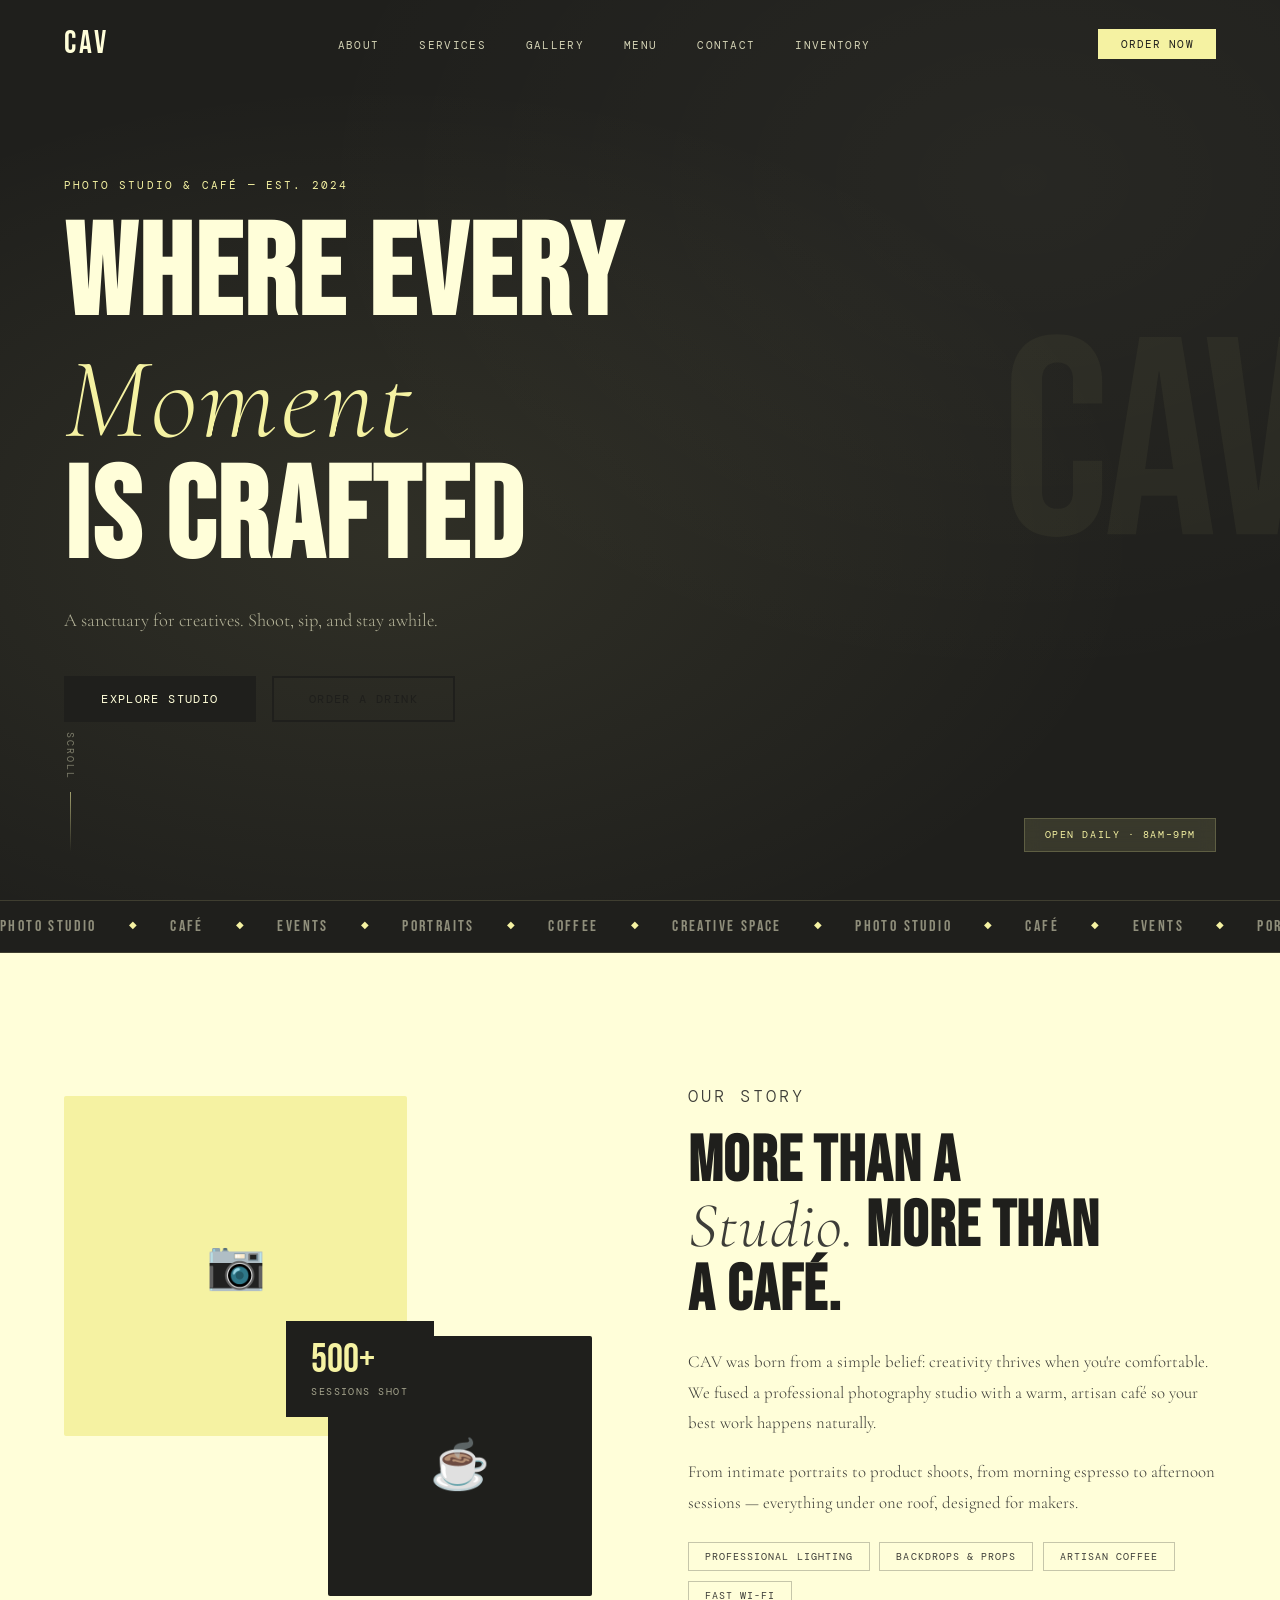
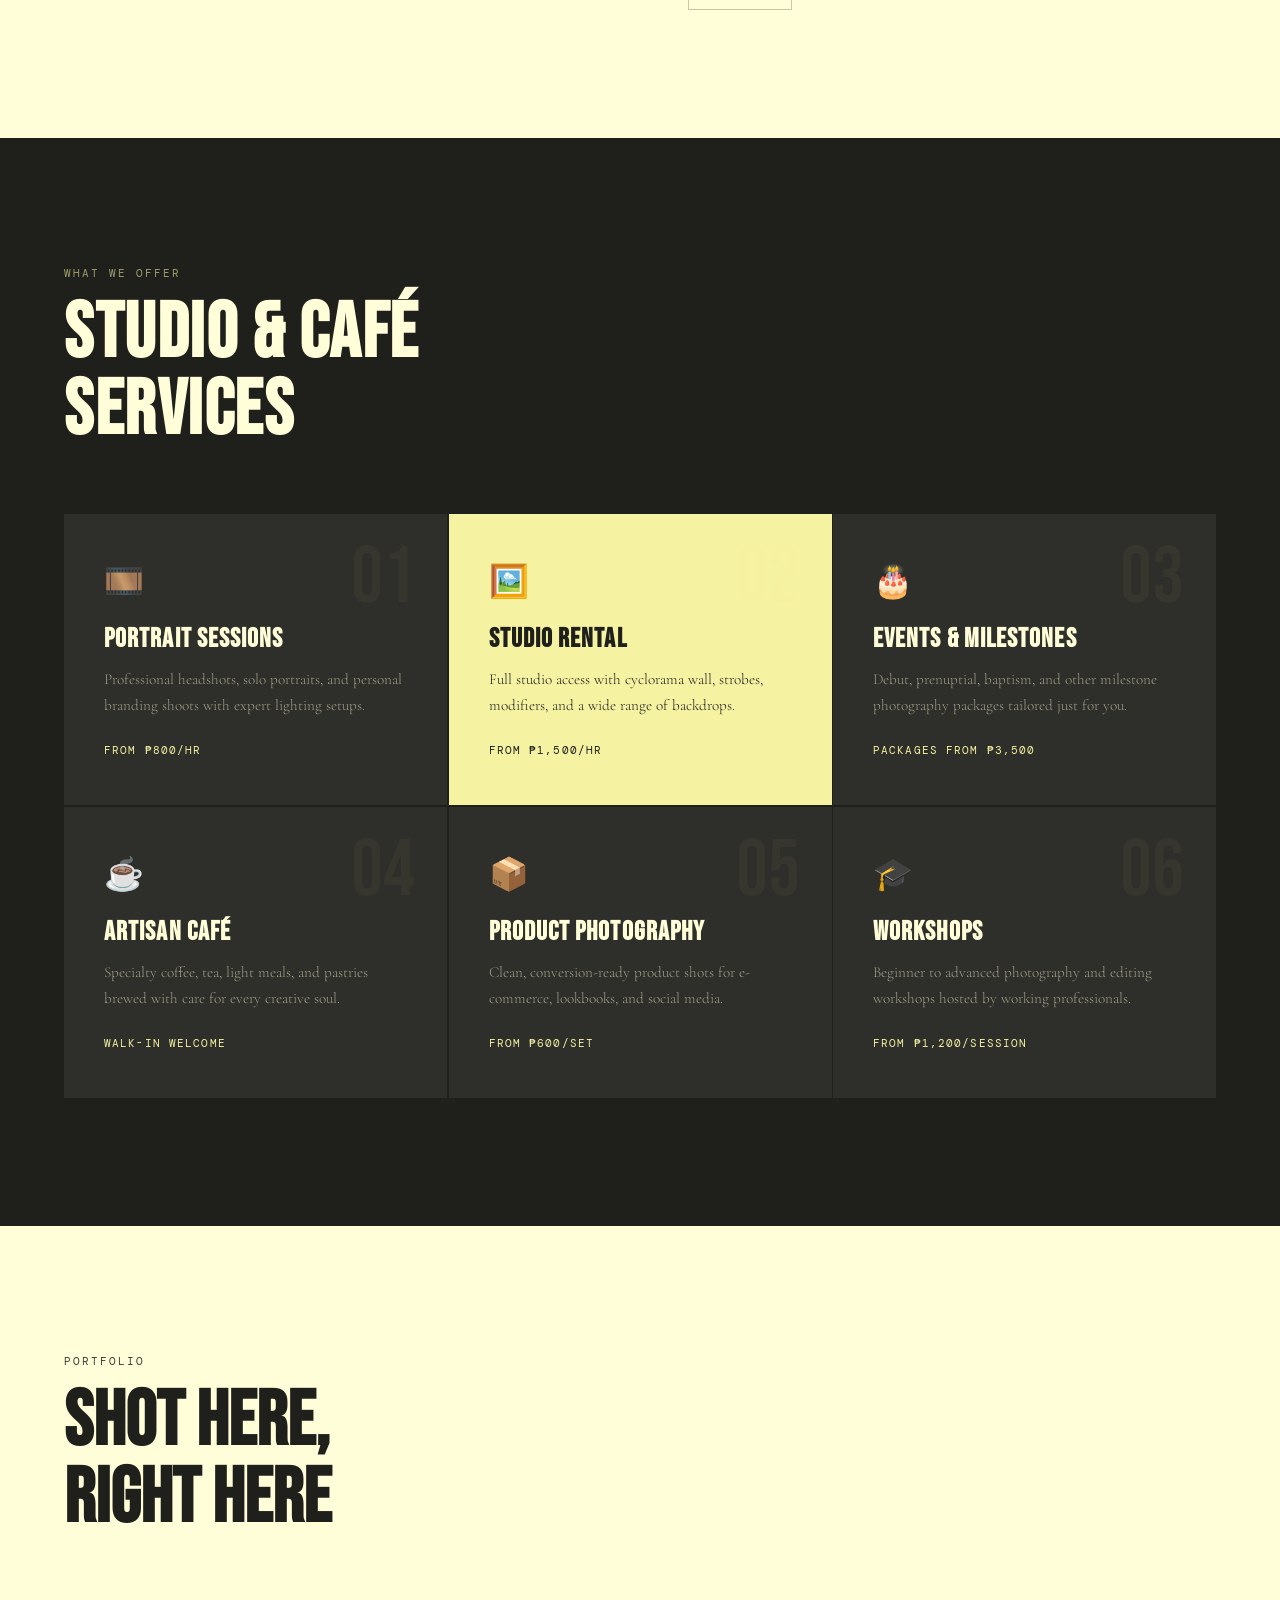
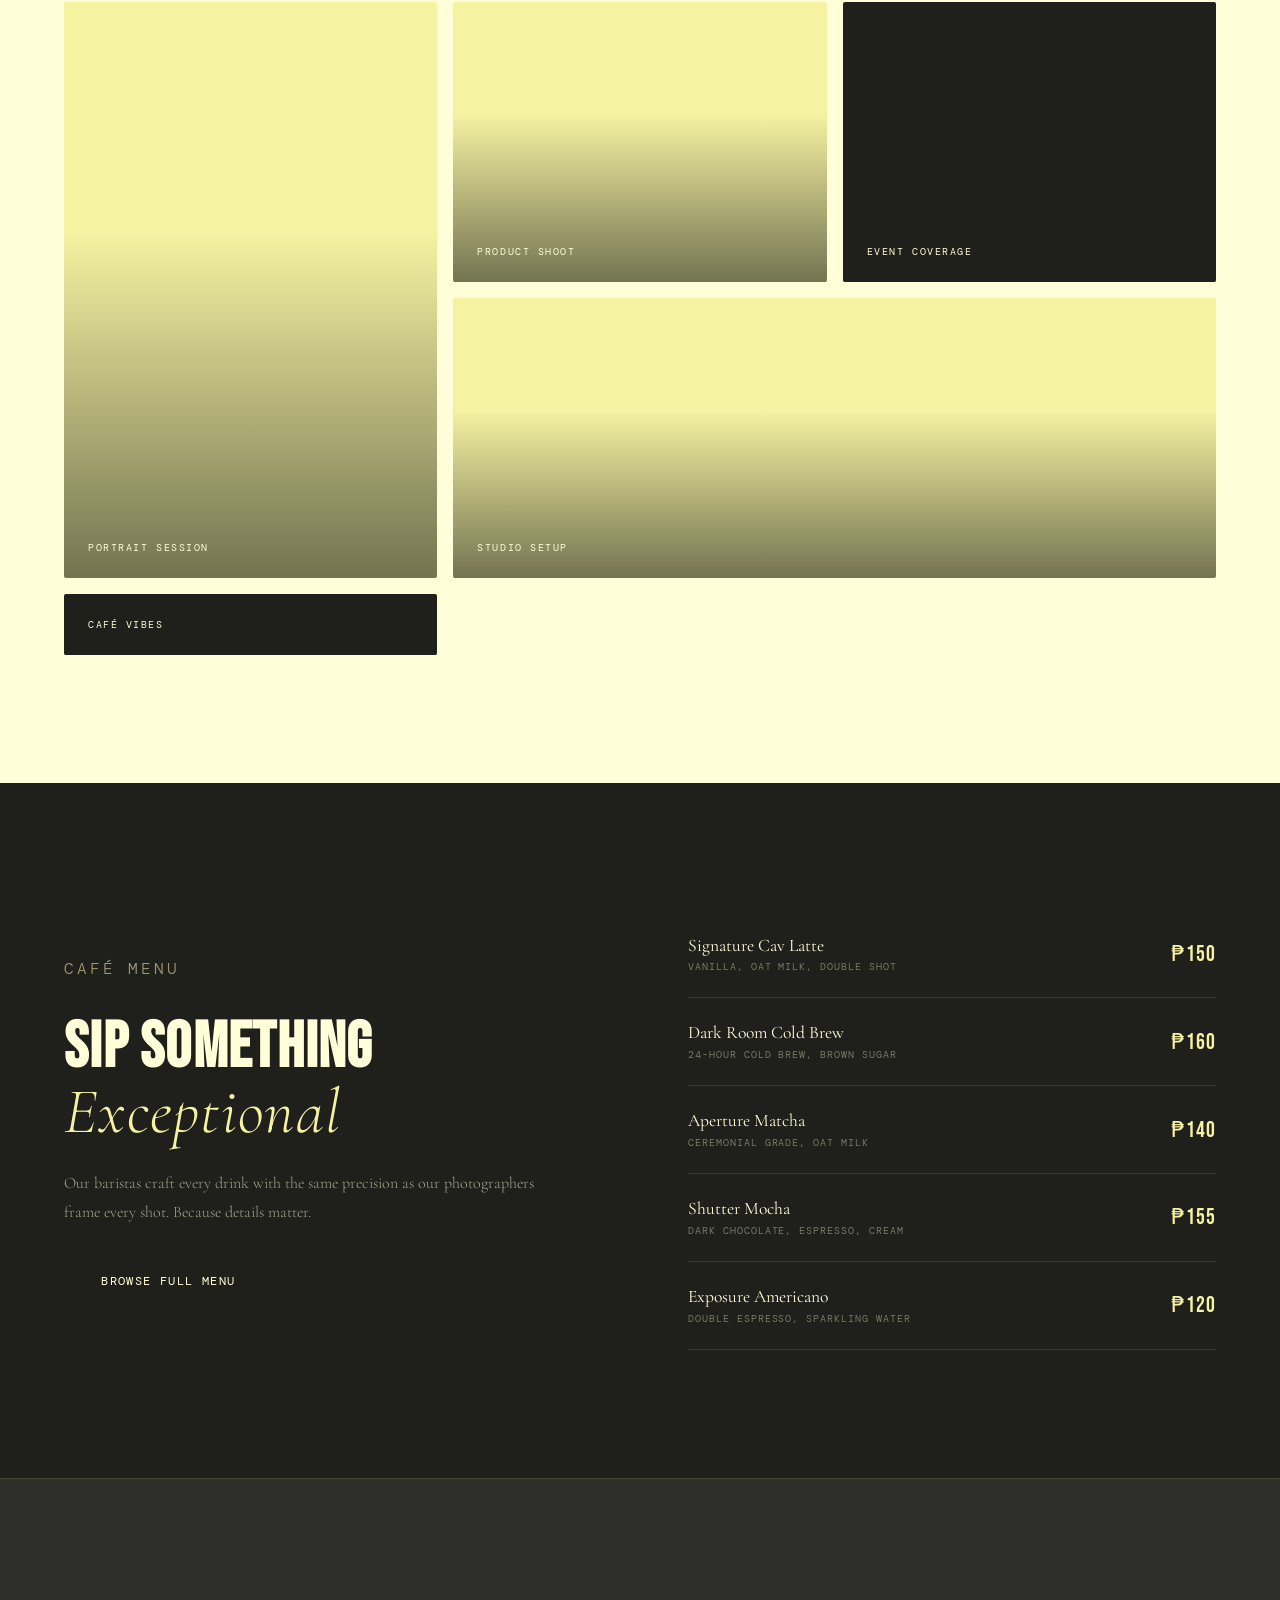
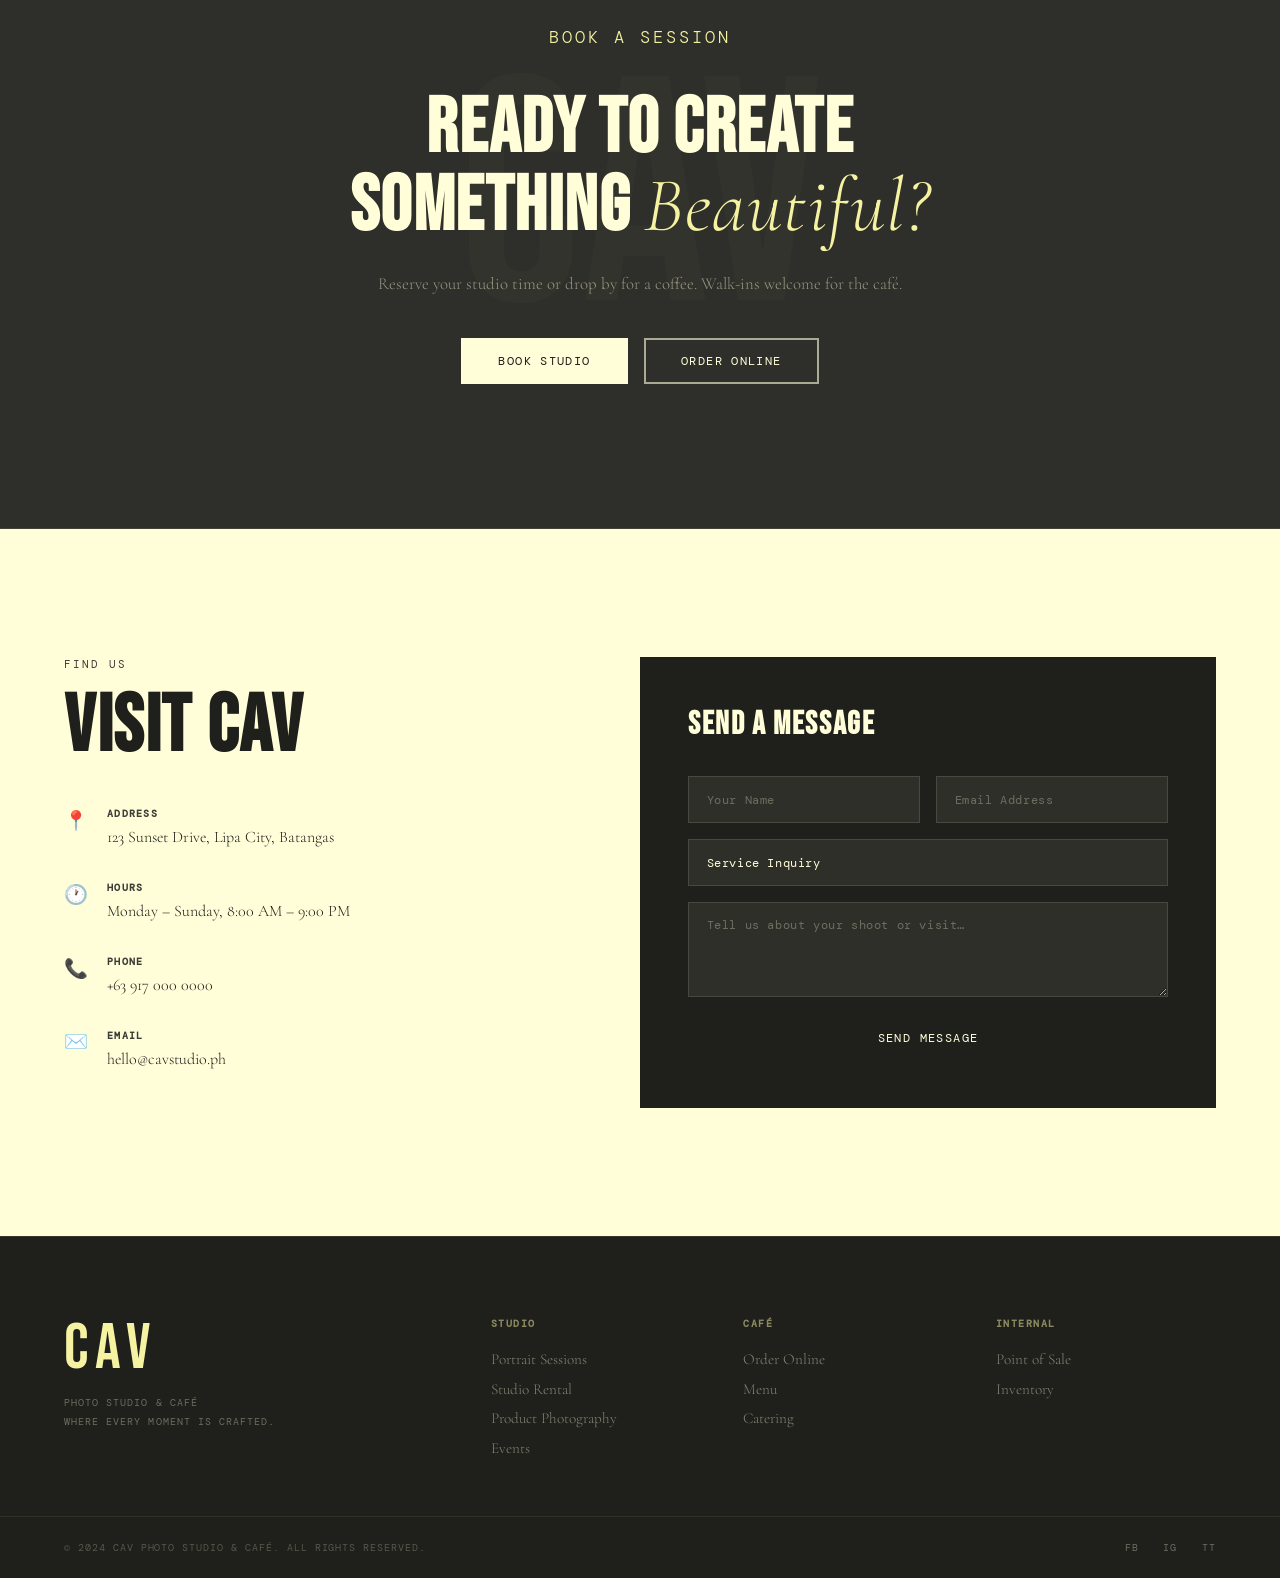
==== index.html @ 63875c4e "fixig path" ====
<!DOCTYPE html>
<html lang="en">
<head>
  <meta charset="UTF-8" />
  <meta name="viewport" content="width=device-width, initial-scale=1.0" />
  <title>CAV — Photo Studio & Café</title>
  <link rel="stylesheet" href="landing_page.css" />
  <link href="https://fonts.googleapis.com/css2?family=Cormorant+Garamond:ital,wght@0,300;0,400;0,600;1,300;1,400&family=DM+Mono:wght@300;400&family=Bebas+Neue&display=swap" rel="stylesheet" />
</head>
<body>

  <!-- NAV -->
  <nav class="nav">
    <div class="nav-logo">CAV</div>
    <ul class="nav-links">
      <li><a href="#about">About</a></li>
      <li><a href="#services">Services</a></li>
      <li><a href="#gallery">Gallery</a></li>
      <li><a href="#menu">Menu</a></li>
      <li><a href="#contact">Contact</a></li>
      <li><a href="Inventory.html">Inventory</a></li>
    </ul>
    <a href="point-of-sale.html" class="nav-cta">Order Now</a>
    <button class="hamburger" id="hamburger">&#9776;</button>
  </nav>

  <!-- MOBILE MENU -->
  <div class="mobile-menu" id="mobileMenu">
    <button class="close-menu" id="closeMenu">✕</button>
    <ul>
      <li><a href="#about">About</a></li>
      <li><a href="#services">Services</a></li>
      <li><a href="#gallery">Gallery</a></li>
      <li><a href="#menu">Menu</a></li>
      <li><a href="#contact">Contact</a></li>
      <li><a href="point-of-sale.html">Order Now</a></li>
    </ul>
  </div>

  <!-- HERO -->
  <section class="hero">
    <div class="hero-bg-text">CAV</div>
    <div class="hero-content">
      <p class="hero-eyebrow">Photo Studio &amp; Café — Est. 2024</p>
      <h1 class="hero-title">Where Every<br/><em>Moment</em><br/>Is Crafted</h1>
      <p class="hero-sub">A sanctuary for creatives. Shoot, sip, and stay awhile.</p>
      <div class="hero-actions">
        <a href="#services" class="btn-primary">Explore Studio</a>
        <a href="point-of-sale.html" class="btn-secondary">Order a Drink</a>
      </div>
    </div>
    <div class="hero-scroll">
      <span>SCROLL</span>
      <div class="scroll-line"></div>
    </div>
    <div class="hero-float-badge">Open Daily · 8AM–9PM</div>
  </section>

  <!-- MARQUEE -->
  <div class="marquee-wrapper">
    <div class="marquee">
      <span>PHOTO STUDIO</span><span class="dot">◆</span>
      <span>CAFÉ</span><span class="dot">◆</span>
      <span>EVENTS</span><span class="dot">◆</span>
      <span>PORTRAITS</span><span class="dot">◆</span>
      <span>COFFEE</span><span class="dot">◆</span>
      <span>CREATIVE SPACE</span><span class="dot">◆</span>
      <span>PHOTO STUDIO</span><span class="dot">◆</span>
      <span>CAFÉ</span><span class="dot">◆</span>
      <span>EVENTS</span><span class="dot">◆</span>
      <span>PORTRAITS</span><span class="dot">◆</span>
      <span>COFFEE</span><span class="dot">◆</span>
      <span>CREATIVE SPACE</span><span class="dot">◆</span>
    </div>
  </div>

  <!-- ABOUT -->
  <section class="about" id="about">
    <div class="about-grid">
      <div class="about-visual">
        <div class="about-img-block img-block-1">
          <div class="img-placeholder">
            <span class="img-icon">📷</span>
          </div>
        </div>
        <div class="about-img-block img-block-2">
          <div class="img-placeholder dark">
            <span class="img-icon">☕</span>
          </div>
        </div>
        <div class="about-stat">
          <div class="stat-num">500+</div>
          <div class="stat-label">Sessions Shot</div>
        </div>
      </div>
      <div class="about-text">
        <p class="section-label">Our Story</p>
        <h2>More Than a<br/><em>Studio.</em> More Than<br/>a Café.</h2>
        <p>CAV was born from a simple belief: creativity thrives when you're comfortable. We fused a professional photography studio with a warm, artisan café so your best work happens naturally.</p>
        <p>From intimate portraits to product shoots, from morning espresso to afternoon sessions — everything under one roof, designed for makers.</p>
        <div class="about-pills">
          <span>Professional Lighting</span>
          <span>Backdrops & Props</span>
          <span>Artisan Coffee</span>
          <span>Fast Wi-Fi</span>
        </div>
      </div>
    </div>
  </section>

  <!-- SERVICES -->
  <section class="services" id="services">
    <div class="services-header">
      <p class="section-label">What We Offer</p>
      <h2>Studio &amp; Café<br/>Services</h2>
    </div>
    <div class="services-grid">
      <div class="service-card" data-num="01">
        <div class="service-icon">🎞️</div>
        <h3>Portrait Sessions</h3>
        <p>Professional headshots, solo portraits, and personal branding shoots with expert lighting setups.</p>
        <div class="service-price">From ₱800/hr</div>
      </div>
      <div class="service-card featured" data-num="02">
        <div class="service-icon">🖼️</div>
        <h3>Studio Rental</h3>
        <p>Full studio access with cyclorama wall, strobes, modifiers, and a wide range of backdrops.</p>
        <div class="service-price">From ₱1,500/hr</div>
      </div>
      <div class="service-card" data-num="03">
        <div class="service-icon">🎂</div>
        <h3>Events & Milestones</h3>
        <p>Debut, prenuptial, baptism, and other milestone photography packages tailored just for you.</p>
        <div class="service-price">Packages from ₱3,500</div>
      </div>
      <div class="service-card" data-num="04">
        <div class="service-icon">☕</div>
        <h3>Artisan Café</h3>
        <p>Specialty coffee, tea, light meals, and pastries brewed with care for every creative soul.</p>
        <div class="service-price">Walk-in Welcome</div>
      </div>
      <div class="service-card" data-num="05">
        <div class="service-icon">📦</div>
        <h3>Product Photography</h3>
        <p>Clean, conversion-ready product shots for e-commerce, lookbooks, and social media.</p>
        <div class="service-price">From ₱600/set</div>
      </div>
      <div class="service-card" data-num="06">
        <div class="service-icon">🎓</div>
        <h3>Workshops</h3>
        <p>Beginner to advanced photography and editing workshops hosted by working professionals.</p>
        <div class="service-price">From ₱1,200/session</div>
      </div>
    </div>
  </section>

  <!-- GALLERY -->
  <section class="gallery" id="gallery">
    <div class="gallery-header">
      <p class="section-label">Portfolio</p>
      <h2>Shot Here,<br/>Right Here</h2>
    </div>
    <div class="gallery-grid">
      <div class="gallery-item tall">
        <div class="gallery-placeholder">
          <span>Portrait Session</span>
        </div>
      </div>
      <div class="gallery-item">
        <div class="gallery-placeholder">
          <span>Product Shoot</span>
        </div>
      </div>
      <div class="gallery-item">
        <div class="gallery-placeholder dark">
          <span>Event Coverage</span>
        </div>
      </div>
      <div class="gallery-item wide">
        <div class="gallery-placeholder">
          <span>Studio Setup</span>
        </div>
      </div>
      <div class="gallery-item">
        <div class="gallery-placeholder dark">
          <span>Café Vibes</span>
        </div>
      </div>
    </div>
  </section>

  <!-- MENU TEASER -->
  <section class="menu-teaser" id="menu">
    <div class="menu-left">
      <p class="section-label">Café Menu</p>
      <h2>Sip Something<br/><em>Exceptional</em></h2>
      <p>Our baristas craft every drink with the same precision as our photographers frame every shot. Because details matter.</p>
      <a href="point-of-sale.html" class="btn-primary">Browse Full Menu</a>
    </div>
    <div class="menu-right">
      <div class="menu-item">
        <div class="menu-item-info">
          <span class="menu-item-name">Signature Cav Latte</span>
          <span class="menu-item-desc">Vanilla, oat milk, double shot</span>
        </div>
        <span class="menu-item-price">₱150</span>
      </div>
      <div class="menu-item">
        <div class="menu-item-info">
          <span class="menu-item-name">Dark Room Cold Brew</span>
          <span class="menu-item-desc">24-hour cold brew, brown sugar</span>
        </div>
        <span class="menu-item-price">₱160</span>
      </div>
      <div class="menu-item">
        <div class="menu-item-info">
          <span class="menu-item-name">Aperture Matcha</span>
          <span class="menu-item-desc">Ceremonial grade, oat milk</span>
        </div>
        <span class="menu-item-price">₱140</span>
      </div>
      <div class="menu-item">
        <div class="menu-item-info">
          <span class="menu-item-name">Shutter Mocha</span>
          <span class="menu-item-desc">Dark chocolate, espresso, cream</span>
        </div>
        <span class="menu-item-price">₱155</span>
      </div>
      <div class="menu-item">
        <div class="menu-item-info">
          <span class="menu-item-name">Exposure Americano</span>
          <span class="menu-item-desc">Double espresso, sparkling water</span>
        </div>
        <span class="menu-item-price">₱120</span>
      </div>
    </div>
  </section>

  <!-- BOOKING CTA -->
  <section class="booking-cta">
    <div class="cta-inner">
      <p class="section-label" style="color:#f5f2a2;">Book a Session</p>
      <h2>Ready to Create<br/>Something <em>Beautiful?</em></h2>
      <p>Reserve your studio time or drop by for a coffee. Walk-ins welcome for the café.</p>
      <div class="cta-actions">
        <a href="#contact" class="btn-primary light">Book Studio</a>
        <a href="point-of-sale.html" class="btn-outline light">Order Online</a>
      </div>
    </div>
    <div class="cta-deco">CAV</div>
  </section>

  <!-- CONTACT -->
  <section class="contact" id="contact">
    <div class="contact-grid">
      <div class="contact-info">
        <p class="section-label">Find Us</p>
        <h2>Visit CAV</h2>
        <div class="contact-details">
          <div class="contact-item">
            <span class="contact-icon">📍</span>
            <div>
              <strong>Address</strong>
              <p>123 Sunset Drive, Lipa City, Batangas</p>
            </div>
          </div>
          <div class="contact-item">
            <span class="contact-icon">🕐</span>
            <div>
              <strong>Hours</strong>
              <p>Monday – Sunday, 8:00 AM – 9:00 PM</p>
            </div>
          </div>
          <div class="contact-item">
            <span class="contact-icon">📞</span>
            <div>
              <strong>Phone</strong>
              <p>+63 917 000 0000</p>
            </div>
          </div>
          <div class="contact-item">
            <span class="contact-icon">✉️</span>
            <div>
              <strong>Email</strong>
              <p>hello@cavstudio.ph</p>
            </div>
          </div>
        </div>
      </div>
      <div class="contact-form">
        <h3>Send a Message</h3>
        <form>
          <div class="form-row">
            <input type="text" placeholder="Your Name" />
            <input type="email" placeholder="Email Address" />
          </div>
          <select>
            <option value="">Service Inquiry</option>
            <option>Portrait Session</option>
            <option>Studio Rental</option>
            <option>Events Package</option>
            <option>Workshop</option>
            <option>General Inquiry</option>
          </select>
          <textarea placeholder="Tell us about your shoot or visit…" rows="4"></textarea>
          <button type="submit" class="btn-primary full-width">Send Message</button>
        </form>
      </div>
    </div>
  </section>

  <!-- FOOTER -->
  <footer class="footer">
    <div class="footer-top">
      <div class="footer-brand">
        <div class="footer-logo">CAV</div>
        <p>Photo Studio &amp; Café<br/>Where every moment is crafted.</p>
      </div>
      <div class="footer-links">
        <div class="footer-col">
          <h4>Studio</h4>
          <ul>
            <li><a href="#">Portrait Sessions</a></li>
            <li><a href="#">Studio Rental</a></li>
            <li><a href="#">Product Photography</a></li>
            <li><a href="#">Events</a></li>
          </ul>
        </div>
        <div class="footer-col">
          <h4>Café</h4>
          <ul>
            <li><a href="point-of-sale.html">Order Online</a></li>
            <li><a href="#">Menu</a></li>
            <li><a href="#">Catering</a></li>
          </ul>
        </div>
        <div class="footer-col">
          <h4>Internal</h4>
          <ul>
            <li><a href="point-of-sale.html">Point of Sale</a></li>
            <li><a href="Inventory.html">Inventory</a></li>
          </ul>
        </div>
      </div>
    </div>
    <div class="footer-bottom">
      <p>&copy; 2024 CAV Photo Studio &amp; Café. All rights reserved.</p>
      <div class="footer-socials">
        <a href="#">FB</a>
        <a href="#">IG</a>
        <a href="#">TT</a>
      </div>
    </div>
  </footer>

  <script>
    // Hamburger menu
    const hamburger = document.getElementById('hamburger');
    const mobileMenu = document.getElementById('mobileMenu');
    const closeMenu = document.getElementById('closeMenu');
    hamburger.addEventListener('click', () => mobileMenu.classList.add('open'));
    closeMenu.addEventListener('click', () => mobileMenu.classList.remove('open'));

    // Navbar scroll effect
    window.addEventListener('scroll', () => {
      const nav = document.querySelector('.nav');
      nav.classList.toggle('scrolled', window.scrollY > 60);
    });

    // Intersection Observer for animations
    const observer = new IntersectionObserver((entries) => {
      entries.forEach(e => {
        if (e.isIntersecting) e.target.classList.add('visible');
      });
    }, { threshold: 0.15 });

    document.querySelectorAll('.service-card, .gallery-item, .menu-item, .about-grid, .contact-grid').forEach(el => {
      observer.observe(el);
    });
  </script>
</body>
</html>
---- landing_page.css ----
/* ============================================================
   CAV PHOTO STUDIO & CAFÉ — LANDING PAGE CSS
   Palette: #fffed9 (cream) | #f5f2a2 (yellow) | #1f1f1c (dark)
   ============================================================ */

@import url('https://fonts.googleapis.com/css2?family=Cormorant+Garamond:ital,wght@0,300;0,400;0,600;1,300;1,400&family=DM+Mono:wght@300;400&family=Bebas+Neue&display=swap');

:root {
  --cream: #fffed9;
  --yellow: #f5f2a2;
  --dark: #1f1f1c;
  --dark-mid: #2e2e2a;
  --dark-light: #3d3d38;
  --font-display: 'Bebas Neue', sans-serif;
  --font-serif: 'Cormorant Garamond', serif;
  --font-mono: 'DM Mono', monospace;
  --transition: all 0.4s cubic-bezier(0.25, 0.46, 0.45, 0.94);
}

*, *::before, *::after { margin: 0; padding: 0; box-sizing: border-box; }

html { scroll-behavior: smooth; font-size: 16px; }

body {
  background: var(--cream);
  color: var(--dark);
  font-family: var(--font-serif);
  overflow-x: hidden;
}

/* ── SCROLLBAR ───────────────────────────── */
::-webkit-scrollbar { width: 6px; }
::-webkit-scrollbar-track { background: var(--cream); }
::-webkit-scrollbar-thumb { background: var(--dark); border-radius: 3px; }

/* ── REUSABLE ────────────────────────────── */
.section-label {
  font-family: var(--font-mono);
  font-size: 0.7rem;
  letter-spacing: 0.18em;
  text-transform: uppercase;
  color: var(--dark-light);
  margin-bottom: 1rem;
  display: block;
}

.btn-primary {
  display: inline-block;
  padding: 0.85rem 2.2rem;
  background: var(--dark);
  color: var(--cream);
  font-family: var(--font-mono);
  font-size: 0.72rem;
  letter-spacing: 0.12em;
  text-transform: uppercase;
  text-decoration: none;
  border: 2px solid var(--dark);
  transition: var(--transition);
  cursor: pointer;
}
.btn-primary:hover { background: transparent; color: var(--dark); }
.btn-primary.light { background: var(--cream); color: var(--dark); border-color: var(--cream); }
.btn-primary.light:hover { background: transparent; color: var(--cream); }
.btn-primary.full-width { width: 100%; text-align: center; border: none; }

.btn-secondary {
  display: inline-block;
  padding: 0.85rem 2.2rem;
  background: transparent;
  color: var(--dark);
  font-family: var(--font-mono);
  font-size: 0.72rem;
  letter-spacing: 0.12em;
  text-transform: uppercase;
  text-decoration: none;
  border: 2px solid var(--dark);
  transition: var(--transition);
}
.btn-secondary:hover { background: var(--dark); color: var(--cream); }

.btn-outline {
  display: inline-block;
  padding: 0.85rem 2.2rem;
  background: transparent;
  color: var(--cream);
  font-family: var(--font-mono);
  font-size: 0.72rem;
  letter-spacing: 0.12em;
  text-transform: uppercase;
  text-decoration: none;
  border: 2px solid rgba(255,254,217,0.5);
  transition: var(--transition);
}
.btn-outline:hover { background: var(--cream); color: var(--dark); border-color: var(--cream); }
.btn-outline.light { color: var(--cream); border-color: rgba(255,254,217,0.6); }

/* ── NAV ─────────────────────────────────── */
.nav {
  position: fixed;
  top: 0; left: 0; right: 0;
  z-index: 1000;
  display: flex;
  align-items: center;
  justify-content: space-between;
  padding: 1.5rem 4rem;
  transition: var(--transition);
}
.nav.scrolled {
  background: rgba(31,31,28,0.96);
  padding: 1rem 4rem;
  backdrop-filter: blur(12px);
}
.nav-logo {
  font-family: var(--font-display);
  font-size: 2rem;
  color: var(--cream);
  letter-spacing: 0.1em;
  text-shadow: 0 0 0 transparent;
}
.nav.scrolled .nav-logo { color: var(--yellow); }

.nav-links {
  display: flex;
  list-style: none;
  gap: 2.5rem;
}
.nav-links a {
  font-family: var(--font-mono);
  font-size: 0.68rem;
  letter-spacing: 0.12em;
  text-transform: uppercase;
  color: rgba(255,254,217,0.8);
  text-decoration: none;
  transition: color 0.2s;
}
.nav-links a:hover { color: var(--yellow); }

.nav-cta {
  font-family: var(--font-mono);
  font-size: 0.68rem;
  letter-spacing: 0.1em;
  text-transform: uppercase;
  color: var(--dark);
  background: var(--yellow);
  padding: 0.5rem 1.4rem;
  text-decoration: none;
  transition: var(--transition);
}
.nav-cta:hover { background: var(--cream); }

.hamburger {
  display: none;
  background: none;
  border: none;
  color: var(--cream);
  font-size: 1.5rem;
  cursor: pointer;
}

/* Mobile menu */
.mobile-menu {
  position: fixed;
  inset: 0;
  background: var(--dark);
  z-index: 1100;
  display: flex;
  flex-direction: column;
  align-items: center;
  justify-content: center;
  transform: translateX(100%);
  transition: transform 0.4s cubic-bezier(0.77, 0, 0.175, 1);
}
.mobile-menu.open { transform: translateX(0); }
.mobile-menu ul { list-style: none; text-align: center; }
.mobile-menu li { margin: 1.2rem 0; }
.mobile-menu a {
  font-family: var(--font-display);
  font-size: 3rem;
  color: var(--cream);
  text-decoration: none;
  letter-spacing: 0.05em;
  transition: color 0.2s;
}
.mobile-menu a:hover { color: var(--yellow); }
.close-menu {
  position: absolute;
  top: 2rem; right: 2rem;
  background: none;
  border: none;
  color: var(--cream);
  font-size: 1.5rem;
  cursor: pointer;
}

/* ── HERO ────────────────────────────────── */
.hero {
  position: relative;
  min-height: 100vh;
  background: var(--dark);
  display: flex;
  align-items: center;
  overflow: hidden;
}

.hero::before {
  content: '';
  position: absolute;
  inset: 0;
  background: radial-gradient(ellipse at 30% 60%, rgba(245,242,162,0.08) 0%, transparent 60%),
              radial-gradient(ellipse at 80% 20%, rgba(255,254,217,0.04) 0%, transparent 50%);
}

.hero-bg-text {
  position: absolute;
  font-family: var(--font-display);
  font-size: clamp(18vw, 22vw, 28rem);
  color: rgba(245,242,162,0.04);
  right: -2vw;
  top: 50%;
  transform: translateY(-50%);
  line-height: 1;
  pointer-events: none;
  user-select: none;
  letter-spacing: -0.02em;
}

.hero-content {
  position: relative;
  z-index: 2;
  padding: 0 4rem;
  max-width: 700px;
  animation: heroIn 1.2s cubic-bezier(0.25, 0.46, 0.45, 0.94) forwards;
}

@keyframes heroIn {
  from { opacity: 0; transform: translateY(40px); }
  to { opacity: 1; transform: translateY(0); }
}

.hero-eyebrow {
  font-family: var(--font-mono);
  font-size: 0.68rem;
  letter-spacing: 0.2em;
  color: var(--yellow);
  text-transform: uppercase;
  margin-bottom: 1.5rem;
}

.hero-title {
  font-family: var(--font-display);
  font-size: clamp(5rem, 10vw, 9rem);
  color: var(--cream);
  line-height: 0.95;
  letter-spacing: 0.02em;
  margin-bottom: 1.5rem;
}
.hero-title em {
  font-family: var(--font-serif);
  font-style: italic;
  font-weight: 300;
  color: var(--yellow);
  font-size: 0.9em;
}

.hero-sub {
  font-size: 1.15rem;
  color: rgba(255,254,217,0.65);
  margin-bottom: 2.5rem;
  font-weight: 300;
  line-height: 1.7;
}

.hero-actions {
  display: flex;
  gap: 1rem;
  flex-wrap: wrap;
}

.hero-scroll {
  position: absolute;
  bottom: 3rem;
  left: 4rem;
  display: flex;
  flex-direction: column;
  align-items: center;
  gap: 0.8rem;
  z-index: 2;
}
.hero-scroll span {
  font-family: var(--font-mono);
  font-size: 0.6rem;
  letter-spacing: 0.2em;
  color: rgba(255,254,217,0.4);
  writing-mode: vertical-rl;
}
.scroll-line {
  width: 1px;
  height: 60px;
  background: linear-gradient(to bottom, rgba(245,242,162,0.6), transparent);
  animation: scrollPulse 2s ease-in-out infinite;
}
@keyframes scrollPulse {
  0%, 100% { opacity: 0.4; transform: scaleY(1); }
  50% { opacity: 1; transform: scaleY(1.2); }
}

.hero-float-badge {
  position: absolute;
  bottom: 3rem;
  right: 4rem;
  background: rgba(245,242,162,0.12);
  border: 1px solid rgba(245,242,162,0.2);
  color: var(--yellow);
  font-family: var(--font-mono);
  font-size: 0.65rem;
  letter-spacing: 0.15em;
  text-transform: uppercase;
  padding: 0.6rem 1.2rem;
  backdrop-filter: blur(8px);
  z-index: 2;
}

/* ── MARQUEE ─────────────────────────────── */
.marquee-wrapper {
  background: var(--dark);
  border-top: 1px solid rgba(245,242,162,0.15);
  border-bottom: 1px solid rgba(245,242,162,0.15);
  overflow: hidden;
  padding: 1rem 0;
}
.marquee {
  display: flex;
  gap: 2rem;
  white-space: nowrap;
  animation: marqueeScroll 25s linear infinite;
  width: max-content;
}
.marquee span {
  font-family: var(--font-display);
  font-size: 1rem;
  letter-spacing: 0.15em;
  color: rgba(255,254,217,0.5);
}
.marquee .dot { color: var(--yellow); font-size: 0.6rem; line-height: 1rem; }

@keyframes marqueeScroll {
  0% { transform: translateX(0); }
  100% { transform: translateX(-50%); }
}

/* ── ABOUT ───────────────────────────────── */
.about {
  padding: 8rem 4rem;
  background: var(--cream);
}
.about-grid {
  display: grid;
  grid-template-columns: 1fr 1fr;
  gap: 6rem;
  align-items: center;
  max-width: 1300px;
  margin: 0 auto;
  opacity: 0;
  transform: translateY(30px);
  transition: opacity 0.7s ease, transform 0.7s ease;
}
.about-grid.visible { opacity: 1; transform: translateY(0); }

.about-visual { position: relative; height: 500px; }
.about-img-block {
  position: absolute;
  border-radius: 2px;
}
.img-block-1 {
  width: 65%;
  height: 340px;
  top: 0; left: 0;
}
.img-block-2 {
  width: 50%;
  height: 260px;
  bottom: 0; right: 0;
  z-index: 2;
}

.img-placeholder {
  width: 100%;
  height: 100%;
  background: var(--yellow);
  display: flex;
  align-items: center;
  justify-content: center;
  border-radius: 2px;
}
.img-placeholder.dark { background: var(--dark); }
.img-icon { font-size: 3rem; }

.about-stat {
  position: absolute;
  top: 45%;
  right: 30%;
  background: var(--dark);
  color: var(--cream);
  padding: 1.2rem 1.6rem;
  z-index: 3;
}
.stat-num {
  font-family: var(--font-display);
  font-size: 2.5rem;
  color: var(--yellow);
  line-height: 1;
}
.stat-label {
  font-family: var(--font-mono);
  font-size: 0.6rem;
  letter-spacing: 0.15em;
  color: rgba(255,254,217,0.6);
  text-transform: uppercase;
  margin-top: 0.3rem;
}

.about-text h2 {
  font-family: var(--font-display);
  font-size: clamp(3rem, 5vw, 5rem);
  line-height: 1;
  letter-spacing: 0.02em;
  color: var(--dark);
  margin-bottom: 1.5rem;
}
.about-text h2 em {
  font-family: var(--font-serif);
  font-style: italic;
  font-weight: 300;
  color: var(--dark-light);
}

.about-text p {
  font-size: 1.05rem;
  line-height: 1.8;
  color: var(--dark-light);
  margin-bottom: 1.2rem;
  font-weight: 300;
}

.about-pills {
  display: flex;
  flex-wrap: wrap;
  gap: 0.6rem;
  margin-top: 1.5rem;
}
.about-pills span {
  font-family: var(--font-mono);
  font-size: 0.65rem;
  letter-spacing: 0.1em;
  text-transform: uppercase;
  padding: 0.45rem 1rem;
  border: 1px solid rgba(31,31,28,0.25);
  color: var(--dark-light);
}

/* ── SERVICES ────────────────────────────── */
.services {
  padding: 8rem 4rem;
  background: var(--dark);
}
.services-header {
  max-width: 1300px;
  margin: 0 auto 4rem;
  display: flex;
  flex-direction: column;
}
.services-header h2 {
  font-family: var(--font-display);
  font-size: clamp(3.5rem, 6vw, 6rem);
  color: var(--cream);
  line-height: 1;
  letter-spacing: 0.02em;
}
.services-header .section-label { color: rgba(245,242,162,0.6); }

.services-grid {
  max-width: 1300px;
  margin: 0 auto;
  display: grid;
  grid-template-columns: repeat(3, 1fr);
  gap: 1.5px;
}

.service-card {
  background: var(--dark-mid);
  padding: 3rem 2.5rem;
  position: relative;
  overflow: hidden;
  cursor: pointer;
  transition: var(--transition);
  opacity: 0;
  transform: translateY(20px);
  transition: opacity 0.5s ease, transform 0.5s ease, background 0.3s ease;
}
.service-card.visible { opacity: 1; transform: translateY(0); }
.service-card:nth-child(2) { transition-delay: 0.1s; }
.service-card:nth-child(3) { transition-delay: 0.2s; }
.service-card:nth-child(4) { transition-delay: 0.1s; }
.service-card:nth-child(5) { transition-delay: 0.2s; }
.service-card:nth-child(6) { transition-delay: 0.3s; }

.service-card::before {
  content: attr(data-num);
  position: absolute;
  top: 1.5rem; right: 2rem;
  font-family: var(--font-display);
  font-size: 5rem;
  color: rgba(245,242,162,0.04);
  line-height: 1;
  pointer-events: none;
}

.service-card:hover { background: var(--dark-light); }
.service-card.featured { background: var(--yellow); }
.service-card.featured:hover { background: var(--f5f2a2); filter: brightness(1.05); }
.service-card.featured h3,
.service-card.featured p,
.service-card.featured .service-price { color: var(--dark); }
.service-card.featured .service-icon { filter: none; }

.service-icon { font-size: 2rem; margin-bottom: 1.5rem; display: block; }

.service-card h3 {
  font-family: var(--font-display);
  font-size: 1.7rem;
  color: var(--cream);
  letter-spacing: 0.04em;
  margin-bottom: 0.8rem;
  line-height: 1.1;
}

.service-card p {
  font-size: 0.95rem;
  line-height: 1.7;
  color: rgba(255,254,217,0.55);
  font-weight: 300;
  margin-bottom: 1.5rem;
}

.service-price {
  font-family: var(--font-mono);
  font-size: 0.7rem;
  letter-spacing: 0.1em;
  color: var(--yellow);
  text-transform: uppercase;
}

/* ── GALLERY ─────────────────────────────── */
.gallery {
  padding: 8rem 4rem;
  background: var(--cream);
}
.gallery-header {
  max-width: 1300px;
  margin: 0 auto 4rem;
}
.gallery-header h2 {
  font-family: var(--font-display);
  font-size: clamp(3.5rem, 6vw, 6rem);
  color: var(--dark);
  line-height: 1;
}

.gallery-grid {
  max-width: 1300px;
  margin: 0 auto;
  display: grid;
  grid-template-columns: repeat(3, 1fr);
  grid-template-rows: 280px 280px;
  gap: 1rem;
}

.gallery-item {
  overflow: hidden;
  border-radius: 2px;
  opacity: 0;
  transform: scale(0.97);
  transition: opacity 0.6s ease, transform 0.6s ease;
}
.gallery-item.visible { opacity: 1; transform: scale(1); }
.gallery-item:nth-child(2) { transition-delay: 0.1s; }
.gallery-item:nth-child(3) { transition-delay: 0.2s; }
.gallery-item:nth-child(4) { transition-delay: 0.1s; }
.gallery-item:nth-child(5) { transition-delay: 0.2s; }

.gallery-item.tall { grid-row: span 2; }
.gallery-item.wide { grid-column: span 2; }

.gallery-placeholder {
  width: 100%;
  height: 100%;
  background: var(--yellow);
  display: flex;
  align-items: flex-end;
  padding: 1.5rem;
  position: relative;
  overflow: hidden;
  transition: transform 0.5s ease;
}
.gallery-item:hover .gallery-placeholder { transform: scale(1.03); }
.gallery-placeholder.dark { background: var(--dark); }
.gallery-placeholder::before {
  content: '';
  position: absolute;
  inset: 0;
  background: linear-gradient(to top, rgba(31,31,28,0.6), transparent 60%);
}
.gallery-placeholder span {
  position: relative;
  font-family: var(--font-mono);
  font-size: 0.65rem;
  letter-spacing: 0.15em;
  text-transform: uppercase;
  color: var(--cream);
  z-index: 1;
}

/* ── MENU TEASER ─────────────────────────── */
.menu-teaser {
  padding: 8rem 4rem;
  background: var(--dark);
  display: grid;
  grid-template-columns: 1fr 1fr;
  gap: 6rem;
  align-items: center;
  max-width: 100%;
}

.menu-left { max-width: 500px; }
.menu-left .section-label { color: rgba(245,242,162,0.6); }
.menu-left h2 {
  font-family: var(--font-display);
  font-size: clamp(3rem, 5vw, 5rem);
  color: var(--cream);
  line-height: 1;
  letter-spacing: 0.02em;
  margin-bottom: 1.5rem;
}
.menu-left h2 em {
  font-family: var(--font-serif);
  font-style: italic;
  font-weight: 300;
  color: var(--yellow);
}
.menu-left p {
  font-size: 1rem;
  line-height: 1.8;
  color: rgba(255,254,217,0.6);
  margin-bottom: 2rem;
  font-weight: 300;
}

.menu-right { max-width: 550px; }
.menu-item {
  display: flex;
  justify-content: space-between;
  align-items: center;
  padding: 1.5rem 0;
  border-bottom: 1px solid rgba(245,242,162,0.12);
  opacity: 0;
  transform: translateX(20px);
  transition: opacity 0.5s ease, transform 0.5s ease;
}
.menu-item.visible { opacity: 1; transform: translateX(0); }
.menu-item:nth-child(2) { transition-delay: 0.1s; }
.menu-item:nth-child(3) { transition-delay: 0.2s; }
.menu-item:nth-child(4) { transition-delay: 0.3s; }
.menu-item:nth-child(5) { transition-delay: 0.4s; }

.menu-item-info { display: flex; flex-direction: column; gap: 0.3rem; }
.menu-item-name {
  font-family: var(--font-serif);
  font-size: 1.1rem;
  color: var(--cream);
  font-weight: 400;
}
.menu-item-desc {
  font-family: var(--font-mono);
  font-size: 0.6rem;
  letter-spacing: 0.1em;
  color: rgba(255,254,217,0.4);
  text-transform: uppercase;
}
.menu-item-price {
  font-family: var(--font-display);
  font-size: 1.4rem;
  color: var(--yellow);
  letter-spacing: 0.05em;
}

/* ── BOOKING CTA ─────────────────────────── */
.booking-cta {
  position: relative;
  background: var(--dark-mid);
  padding: 9rem 4rem;
  overflow: hidden;
  text-align: center;
  border-top: 1px solid rgba(245,242,162,0.1);
  border-bottom: 1px solid rgba(245,242,162,0.1);
}

.cta-deco {
  position: absolute;
  top: 50%;
  left: 50%;
  transform: translate(-50%, -50%);
  font-family: var(--font-display);
  font-size: clamp(20vw, 25vw, 35rem);
  color: rgba(245,242,162,0.025);
  pointer-events: none;
  user-select: none;
  white-space: nowrap;
  line-height: 1;
}

.cta-inner {
  position: relative;
  z-index: 2;
  max-width: 700px;
  margin: 0 auto;
}
.cta-inner h2 {
  font-family: var(--font-display);
  font-size: clamp(3.5rem, 6vw, 6rem);
  color: var(--cream);
  line-height: 1;
  letter-spacing: 0.02em;
  margin-bottom: 1.5rem;
}
.cta-inner h2 em {
  font-family: var(--font-serif);
  font-style: italic;
  font-weight: 300;
  color: var(--yellow);
}
.cta-inner p {
  font-size: 1.05rem;
  line-height: 1.7;
  color: rgba(255,254,217,0.5);
  margin-bottom: 2.5rem;
  font-weight: 300;
}
.cta-actions { display: flex; gap: 1rem; justify-content: center; flex-wrap: wrap; }

/* ── CONTACT ─────────────────────────────── */
.contact {
  padding: 8rem 4rem;
  background: var(--cream);
}
.contact-grid {
  max-width: 1300px;
  margin: 0 auto;
  display: grid;
  grid-template-columns: 1fr 1.2fr;
  gap: 6rem;
  align-items: start;
  opacity: 0;
  transform: translateY(30px);
  transition: opacity 0.7s ease, transform 0.7s ease;
}
.contact-grid.visible { opacity: 1; transform: translateY(0); }

.contact-info h2 {
  font-family: var(--font-display);
  font-size: 5rem;
  color: var(--dark);
  line-height: 1;
  letter-spacing: 0.02em;
  margin-bottom: 2.5rem;
}

.contact-details { display: flex; flex-direction: column; gap: 2rem; }
.contact-item {
  display: flex;
  gap: 1.2rem;
  align-items: flex-start;
}
.contact-icon { font-size: 1.2rem; margin-top: 0.1rem; }
.contact-item strong {
  display: block;
  font-family: var(--font-mono);
  font-size: 0.65rem;
  letter-spacing: 0.12em;
  text-transform: uppercase;
  color: var(--dark-light);
  margin-bottom: 0.3rem;
}
.contact-item p {
  font-size: 1rem;
  color: var(--dark);
  font-weight: 300;
  line-height: 1.5;
}

.contact-form { background: var(--dark); padding: 3rem; }
.contact-form h3 {
  font-family: var(--font-display);
  font-size: 2rem;
  color: var(--cream);
  letter-spacing: 0.05em;
  margin-bottom: 2rem;
}
.contact-form input,
.contact-form select,
.contact-form textarea {
  width: 100%;
  background: rgba(255,254,217,0.07);
  border: 1px solid rgba(255,254,217,0.12);
  color: var(--cream);
  padding: 0.9rem 1.1rem;
  font-family: var(--font-mono);
  font-size: 0.75rem;
  letter-spacing: 0.05em;
  margin-bottom: 1rem;
  outline: none;
  transition: border-color 0.2s;
  -webkit-appearance: none;
}
.contact-form input:focus,
.contact-form select:focus,
.contact-form textarea:focus {
  border-color: rgba(245,242,162,0.5);
}
.contact-form input::placeholder,
.contact-form textarea::placeholder { color: rgba(255,254,217,0.3); }
.contact-form select option { background: var(--dark); color: var(--cream); }
.contact-form textarea { resize: vertical; font-family: var(--font-mono); }
.form-row { display: grid; grid-template-columns: 1fr 1fr; gap: 1rem; }

/* ── FOOTER ──────────────────────────────── */
.footer {
  background: var(--dark);
  border-top: 1px solid rgba(245,242,162,0.1);
}
.footer-top {
  max-width: 1300px;
  margin: 0 auto;
  padding: 5rem 4rem 3rem;
  display: grid;
  grid-template-columns: 1fr 2fr;
  gap: 4rem;
}
.footer-logo {
  font-family: var(--font-display);
  font-size: 4rem;
  color: var(--yellow);
  letter-spacing: 0.1em;
  line-height: 1;
  margin-bottom: 0.8rem;
}
.footer-brand p {
  font-family: var(--font-mono);
  font-size: 0.65rem;
  letter-spacing: 0.1em;
  color: rgba(255,254,217,0.35);
  line-height: 1.8;
  text-transform: uppercase;
}
.footer-links {
  display: grid;
  grid-template-columns: repeat(3, 1fr);
  gap: 2rem;
}
.footer-col h4 {
  font-family: var(--font-mono);
  font-size: 0.65rem;
  letter-spacing: 0.15em;
  color: rgba(245,242,162,0.5);
  text-transform: uppercase;
  margin-bottom: 1.2rem;
}
.footer-col ul { list-style: none; }
.footer-col li { margin-bottom: 0.6rem; }
.footer-col a {
  font-family: var(--font-serif);
  font-size: 0.95rem;
  color: rgba(255,254,217,0.45);
  text-decoration: none;
  transition: color 0.2s;
  font-weight: 300;
}
.footer-col a:hover { color: var(--cream); }

.footer-bottom {
  max-width: 1300px;
  margin: 0 auto;
  padding: 1.5rem 4rem;
  border-top: 1px solid rgba(245,242,162,0.08);
  display: flex;
  justify-content: space-between;
  align-items: center;
}
.footer-bottom p {
  font-family: var(--font-mono);
  font-size: 0.6rem;
  letter-spacing: 0.1em;
  color: rgba(255,254,217,0.25);
  text-transform: uppercase;
}
.footer-socials { display: flex; gap: 1.5rem; }
.footer-socials a {
  font-family: var(--font-mono);
  font-size: 0.65rem;
  letter-spacing: 0.12em;
  color: rgba(255,254,217,0.35);
  text-decoration: none;
  transition: color 0.2s;
}
.footer-socials a:hover { color: var(--yellow); }

/* ── RESPONSIVE ──────────────────────────── */
@media (max-width: 1024px) {
  .services-grid { grid-template-columns: repeat(2, 1fr); }
  .menu-teaser { grid-template-columns: 1fr; gap: 4rem; padding: 6rem 3rem; }
  .about-grid { grid-template-columns: 1fr; gap: 3rem; }
  .about-visual { height: 350px; }
  .contact-grid { grid-template-columns: 1fr; gap: 3rem; }
  .footer-top { grid-template-columns: 1fr; gap: 3rem; }
}

@media (max-width: 768px) {
  .nav { padding: 1.2rem 1.5rem; }
  .nav-links, .nav-cta { display: none; }
  .hamburger { display: block; }
  .nav.scrolled { padding: 1rem 1.5rem; }

  .hero-content { padding: 0 1.5rem; }
  .hero-scroll { left: 1.5rem; }
  .hero-float-badge { right: 1.5rem; bottom: 1.5rem; font-size: 0.55rem; }
  .hero-actions { flex-direction: column; }

  .about { padding: 5rem 1.5rem; }
  .services { padding: 5rem 1.5rem; }
  .services-grid { grid-template-columns: 1fr; }
  .gallery { padding: 5rem 1.5rem; }
  .gallery-grid {
    grid-template-columns: 1fr 1fr;
    grid-template-rows: 200px 200px 200px;
  }
  .gallery-item.tall { grid-row: span 1; }
  .gallery-item.wide { grid-column: span 2; }
  .menu-teaser { padding: 5rem 1.5rem; }
  .booking-cta { padding: 6rem 1.5rem; }
  .contact { padding: 5rem 1.5rem; }
  .form-row { grid-template-columns: 1fr; gap: 0; }
  .footer-top { padding: 3rem 1.5rem; }
  .footer-bottom { padding: 1.5rem; flex-direction: column; gap: 1rem; text-align: center; }
  .footer-links { grid-template-columns: repeat(2, 1fr); }
  .contact-form { padding: 2rem 1.5rem; }
  .hero-bg-text { font-size: 40vw; }
}
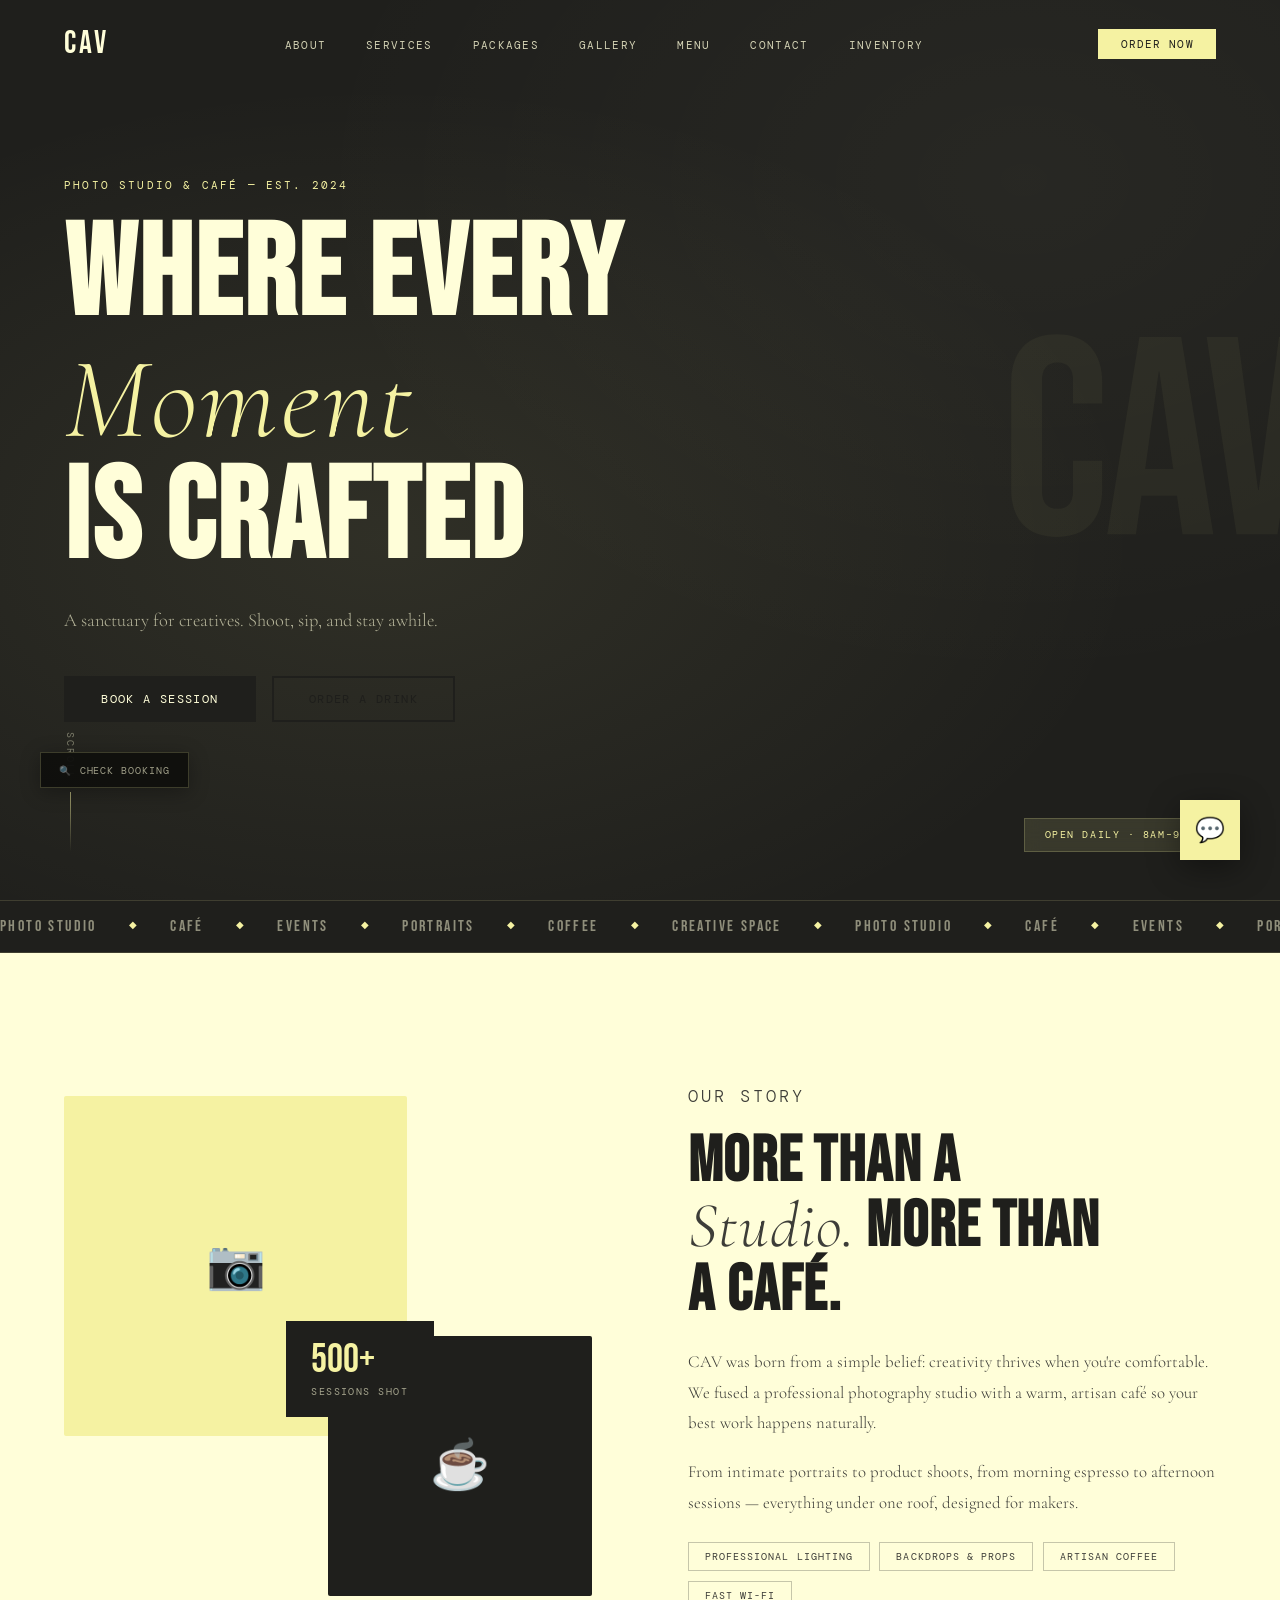
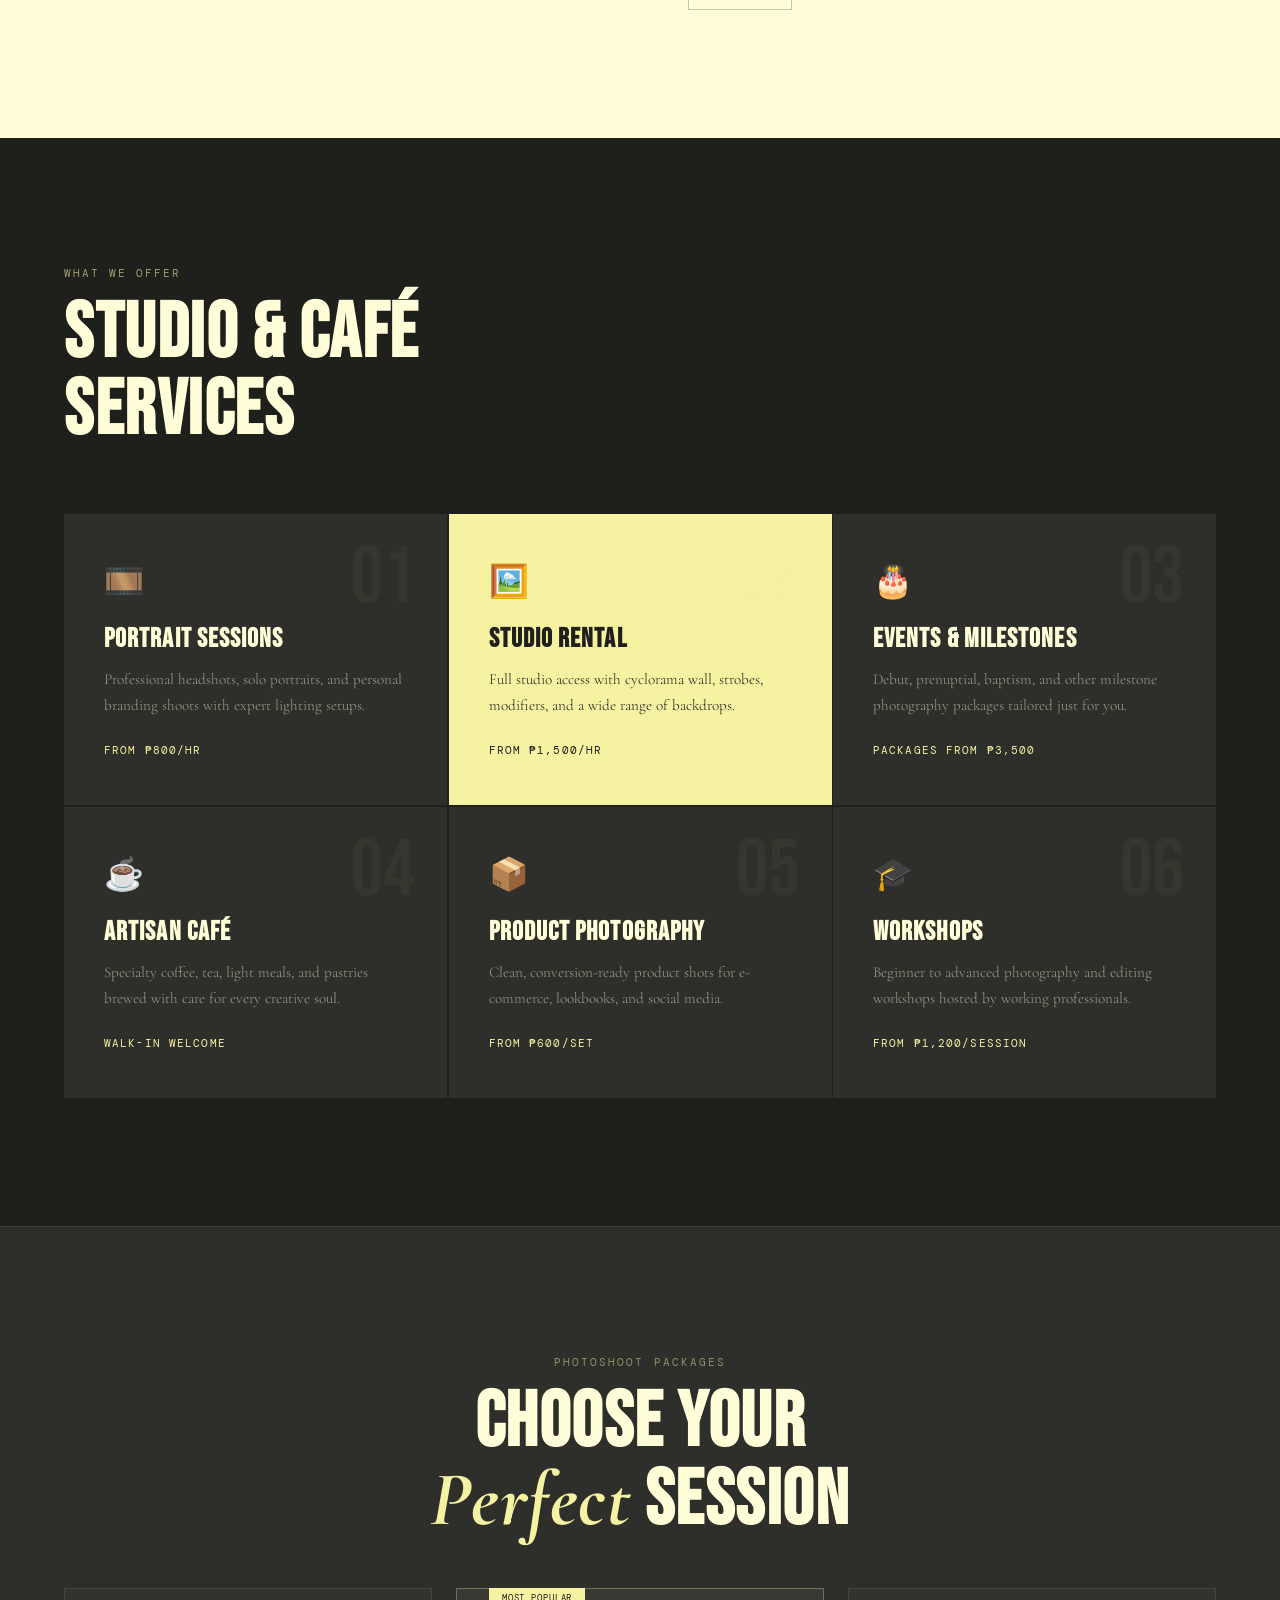
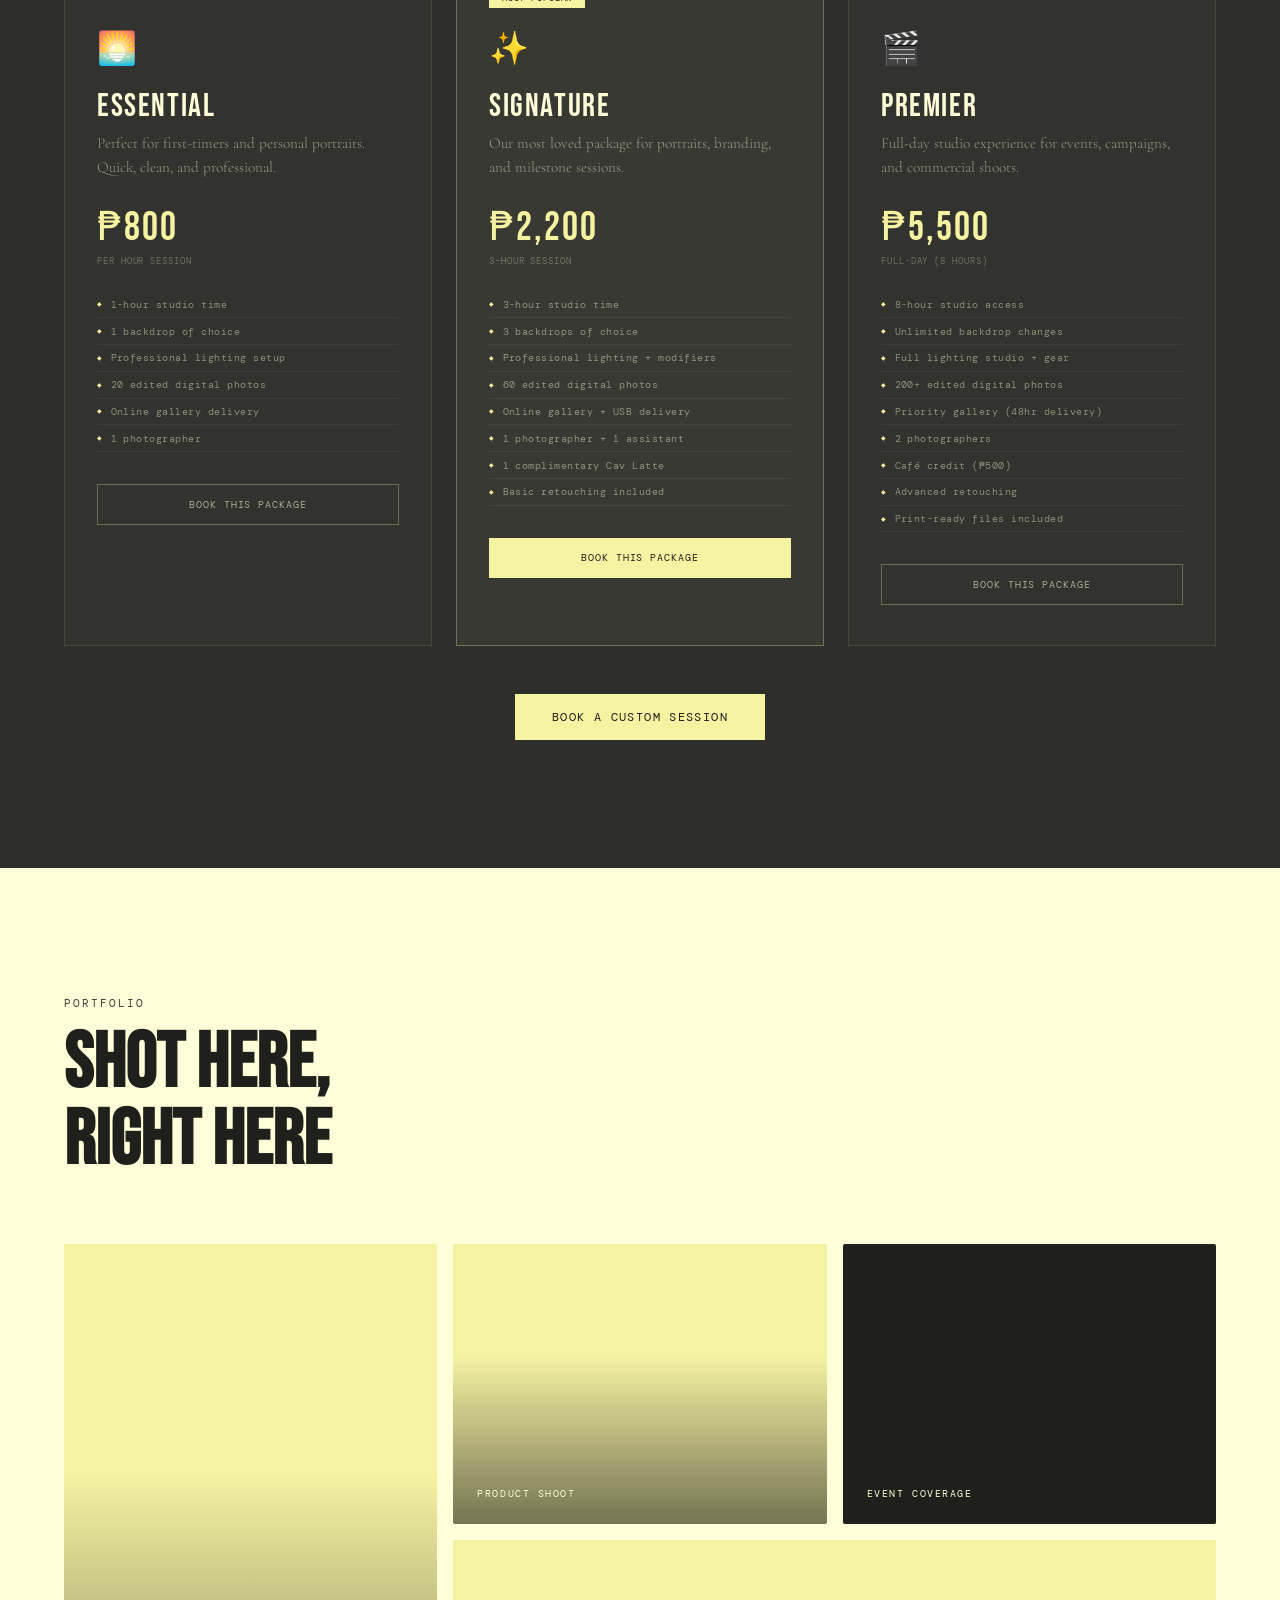
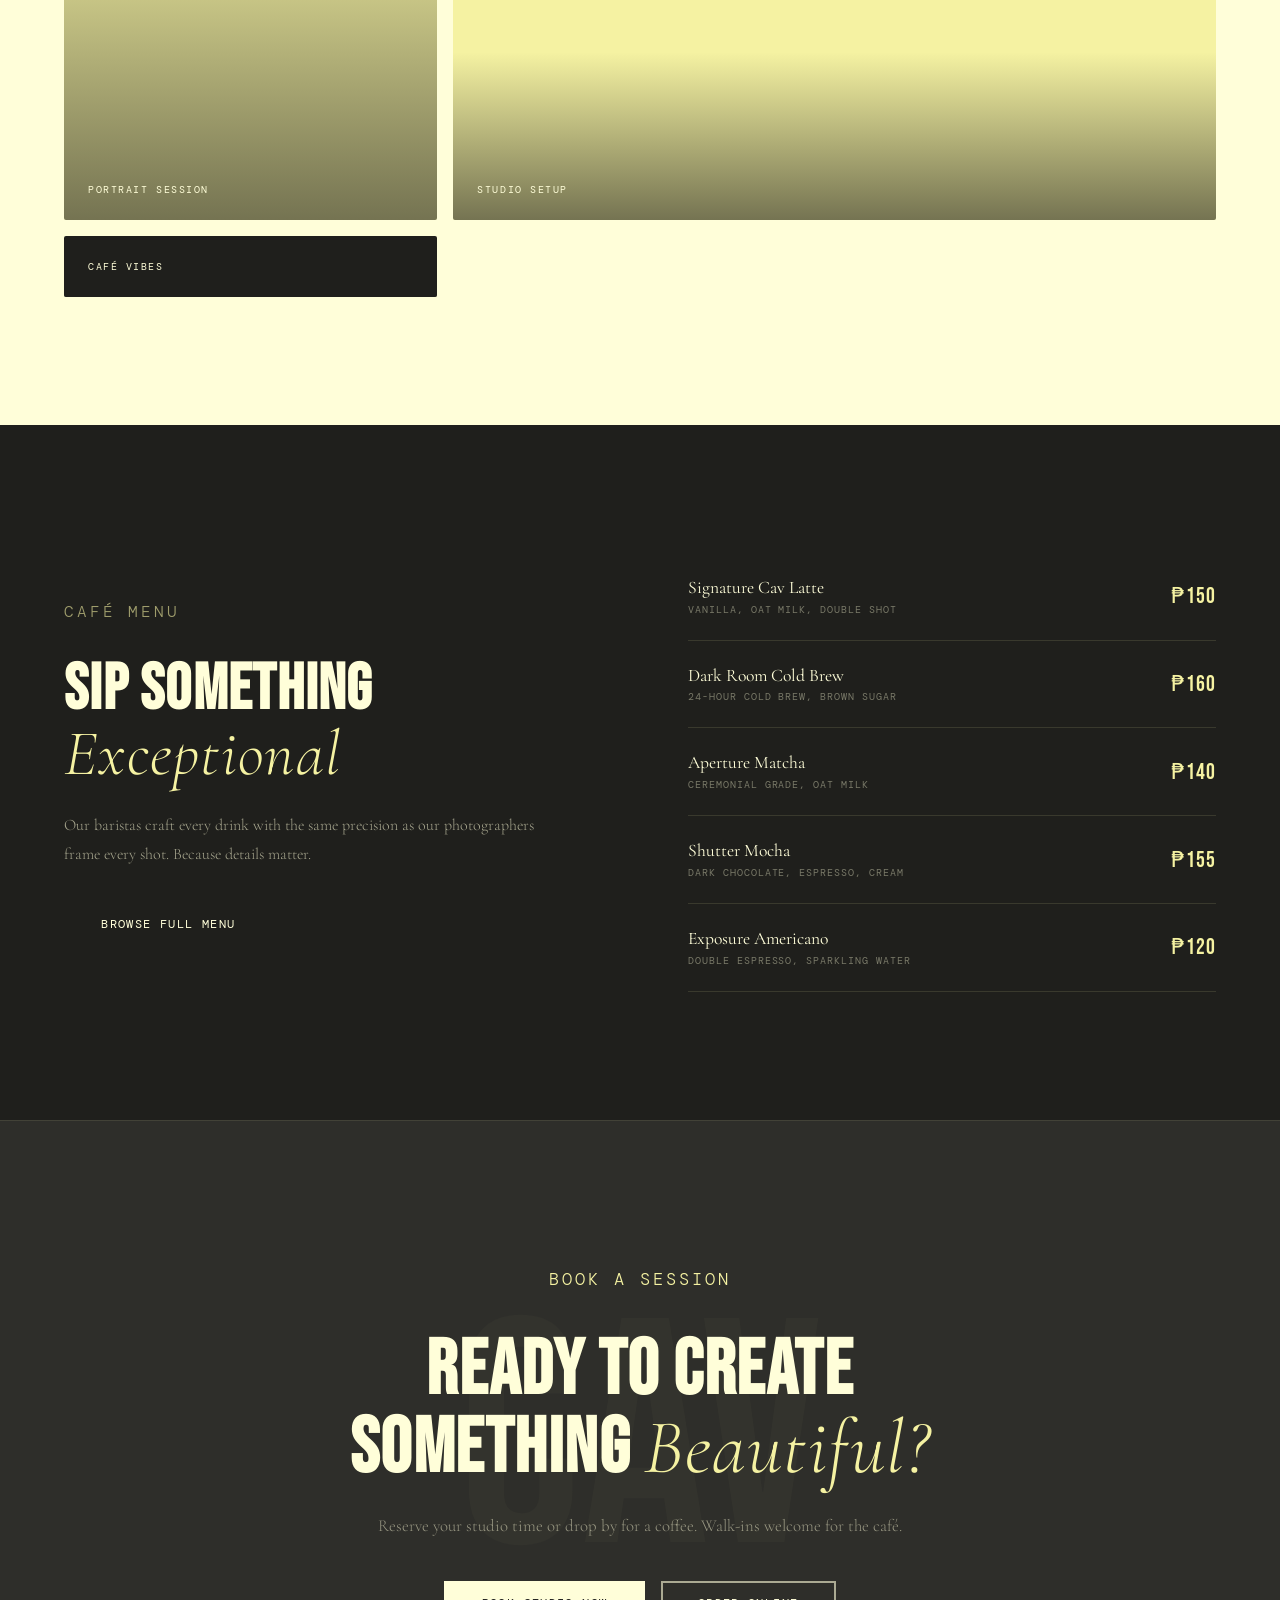
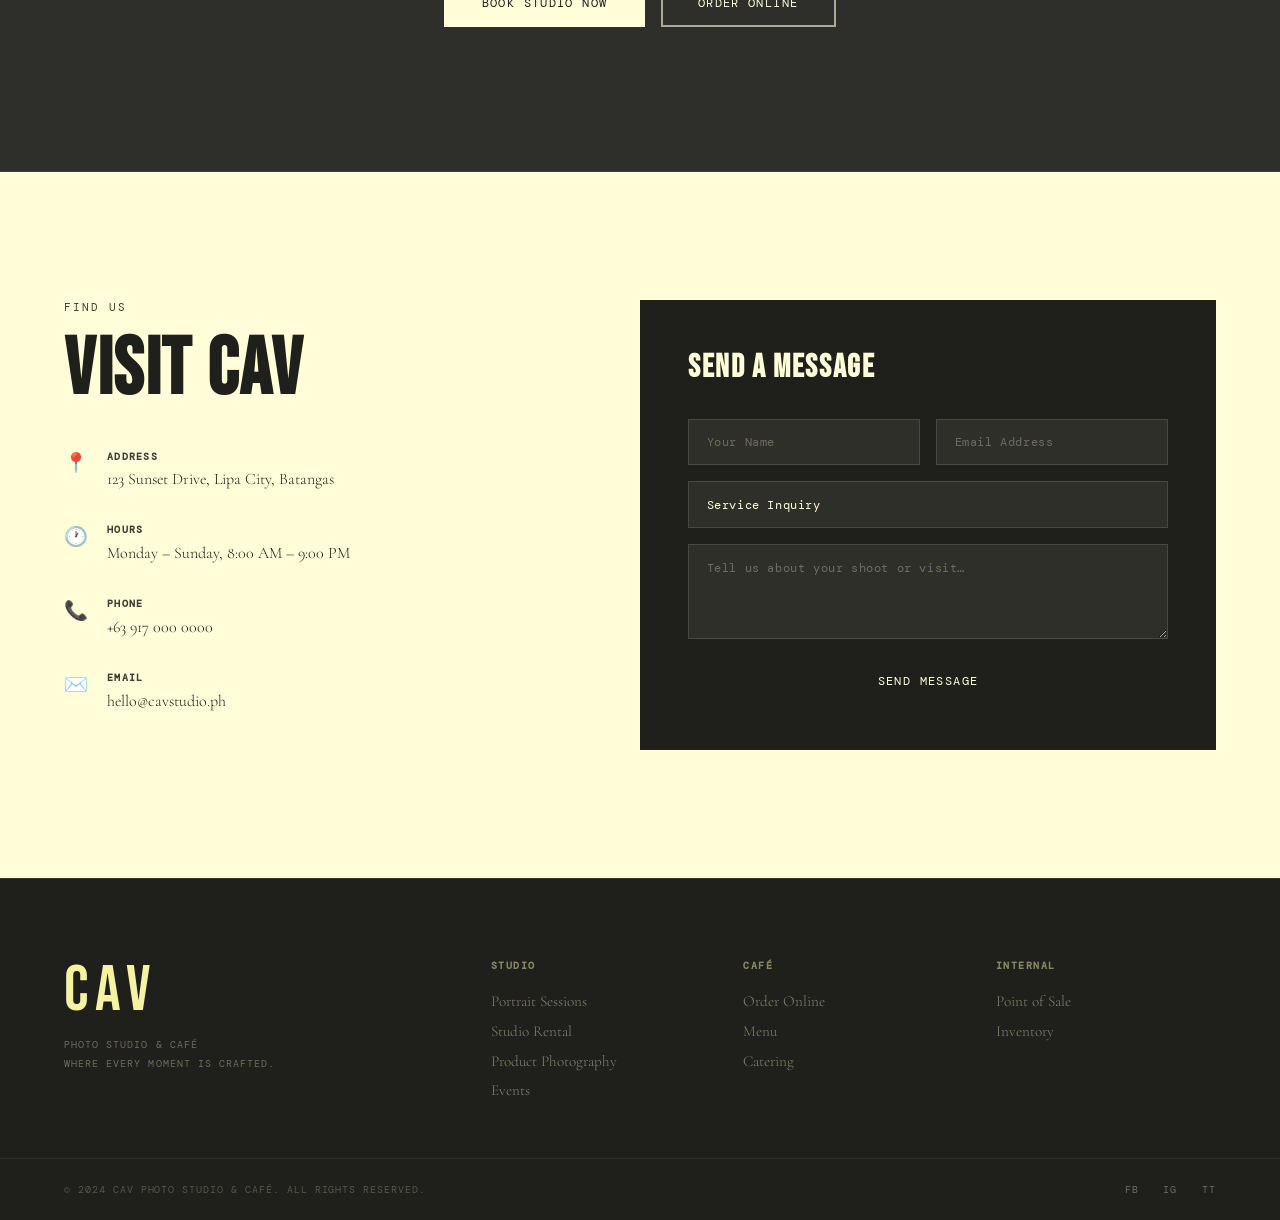
==== commit d9c1d6b5: "with booking mechanism" ====
--- a/index.html
+++ b/index.html
@@ -6,6 +6,1078 @@
   <title>CAV — Photo Studio & Café</title>
   <link rel="stylesheet" href="landing_page.css" />
   <link href="https://fonts.googleapis.com/css2?family=Cormorant+Garamond:ital,wght@0,300;0,400;0,600;1,300;1,400&family=DM+Mono:wght@300;400&family=Bebas+Neue&display=swap" rel="stylesheet" />
+
+  <style>
+    /* ══════════════════════════════════════════════
+       BOOKING SYSTEM STYLES
+    ══════════════════════════════════════════════ */
+    .booking-overlay {
+      position: fixed;
+      inset: 0;
+      background: rgba(15,15,13,0.92);
+      z-index: 3000;
+      display: flex;
+      align-items: center;
+      justify-content: center;
+      opacity: 0;
+      pointer-events: none;
+      transition: opacity 0.4s ease;
+      backdrop-filter: blur(8px);
+      padding: 1rem;
+    }
+    .booking-overlay.open {
+      opacity: 1;
+      pointer-events: all;
+    }
+
+    .booking-modal {
+      background: var(--dark);
+      border: 1px solid rgba(245,242,162,0.15);
+      width: 100%;
+      max-width: 860px;
+      max-height: 90vh;
+      overflow-y: auto;
+      position: relative;
+      transform: translateY(30px);
+      transition: transform 0.4s cubic-bezier(0.25,0.46,0.45,0.94);
+      scrollbar-width: thin;
+      scrollbar-color: rgba(245,242,162,0.3) transparent;
+    }
+    .booking-overlay.open .booking-modal { transform: translateY(0); }
+
+    .booking-modal-header {
+      padding: 2.5rem 3rem 2rem;
+      border-bottom: 1px solid rgba(245,242,162,0.1);
+      display: flex;
+      justify-content: space-between;
+      align-items: flex-start;
+      position: sticky;
+      top: 0;
+      background: var(--dark);
+      z-index: 10;
+    }
+    .booking-modal-header h2 {
+      font-family: var(--font-display);
+      font-size: 2.8rem;
+      color: var(--cream);
+      letter-spacing: 0.05em;
+      line-height: 1;
+    }
+    .booking-modal-header h2 em {
+      font-family: var(--font-serif);
+      font-style: italic;
+      color: var(--yellow);
+      font-size: 0.85em;
+    }
+    .booking-modal-header p {
+      font-family: var(--font-mono);
+      font-size: 0.65rem;
+      letter-spacing: 0.12em;
+      color: rgba(255,254,217,0.4);
+      text-transform: uppercase;
+      margin-top: 0.4rem;
+    }
+    .booking-close {
+      background: none;
+      border: 1px solid rgba(245,242,162,0.2);
+      color: rgba(255,254,217,0.6);
+      width: 40px;
+      height: 40px;
+      font-size: 1rem;
+      cursor: pointer;
+      display: flex;
+      align-items: center;
+      justify-content: center;
+      transition: all 0.2s;
+      flex-shrink: 0;
+    }
+    .booking-close:hover { background: rgba(245,242,162,0.1); color: var(--cream); }
+
+    /* Step indicator */
+    .booking-steps {
+      display: flex;
+      gap: 0;
+      padding: 1.5rem 3rem;
+      border-bottom: 1px solid rgba(245,242,162,0.08);
+    }
+    .booking-step {
+      display: flex;
+      align-items: center;
+      gap: 0.6rem;
+      font-family: var(--font-mono);
+      font-size: 0.6rem;
+      letter-spacing: 0.12em;
+      text-transform: uppercase;
+      color: rgba(255,254,217,0.3);
+      flex: 1;
+    }
+    .booking-step.active { color: var(--yellow); }
+    .booking-step.done { color: rgba(245,242,162,0.5); }
+    .step-num {
+      width: 24px;
+      height: 24px;
+      border: 1px solid rgba(245,242,162,0.2);
+      display: flex;
+      align-items: center;
+      justify-content: center;
+      font-size: 0.65rem;
+      flex-shrink: 0;
+    }
+    .booking-step.active .step-num { background: var(--yellow); color: var(--dark); border-color: var(--yellow); }
+    .booking-step.done .step-num { background: rgba(245,242,162,0.15); border-color: rgba(245,242,162,0.3); }
+    .step-divider {
+      width: 30px;
+      height: 1px;
+      background: rgba(245,242,162,0.15);
+      margin: 0 0.5rem;
+      align-self: center;
+    }
+
+    /* Booking body */
+    .booking-body { padding: 2.5rem 3rem; }
+
+    /* Package cards */
+    .packages-grid {
+      display: grid;
+      grid-template-columns: repeat(3, 1fr);
+      gap: 1rem;
+      margin-bottom: 2rem;
+    }
+    .pkg-card {
+      border: 1px solid rgba(245,242,162,0.12);
+      padding: 1.8rem 1.5rem;
+      cursor: pointer;
+      transition: all 0.3s ease;
+      position: relative;
+      background: rgba(255,254,217,0.02);
+    }
+    .pkg-card:hover { border-color: rgba(245,242,162,0.35); background: rgba(255,254,217,0.04); }
+    .pkg-card.selected { border-color: var(--yellow); background: rgba(245,242,162,0.07); }
+    .pkg-badge {
+      position: absolute;
+      top: -1px;
+      right: -1px;
+      background: var(--yellow);
+      color: var(--dark);
+      font-family: var(--font-mono);
+      font-size: 0.55rem;
+      letter-spacing: 0.1em;
+      text-transform: uppercase;
+      padding: 0.25rem 0.6rem;
+    }
+    .pkg-icon { font-size: 1.8rem; margin-bottom: 1rem; }
+    .pkg-name {
+      font-family: var(--font-display);
+      font-size: 1.4rem;
+      color: var(--cream);
+      letter-spacing: 0.05em;
+      margin-bottom: 0.4rem;
+    }
+    .pkg-tagline {
+      font-family: var(--font-mono);
+      font-size: 0.58rem;
+      letter-spacing: 0.1em;
+      color: rgba(255,254,217,0.35);
+      text-transform: uppercase;
+      margin-bottom: 1rem;
+    }
+    .pkg-price {
+      font-family: var(--font-display);
+      font-size: 2rem;
+      color: var(--yellow);
+      letter-spacing: 0.05em;
+      margin-bottom: 1rem;
+    }
+    .pkg-price span {
+      font-family: var(--font-mono);
+      font-size: 0.6rem;
+      color: rgba(255,254,217,0.4);
+      text-transform: uppercase;
+      letter-spacing: 0.1em;
+    }
+    .pkg-features { list-style: none; }
+    .pkg-features li {
+      font-family: var(--font-mono);
+      font-size: 0.62rem;
+      letter-spacing: 0.05em;
+      color: rgba(255,254,217,0.5);
+      padding: 0.35rem 0;
+      border-bottom: 1px solid rgba(245,242,162,0.06);
+      display: flex;
+      align-items: center;
+      gap: 0.5rem;
+    }
+    .pkg-features li::before { content: '—'; color: var(--yellow); }
+    .pkg-check { display: none; position: absolute; top: 1rem; left: 1rem; }
+    .pkg-card.selected .pkg-check { display: block; font-size: 1rem; }
+
+    /* Date/Time form */
+    .booking-form-grid {
+      display: grid;
+      grid-template-columns: 1fr 1fr;
+      gap: 1rem;
+      margin-bottom: 1.5rem;
+    }
+    .form-group { display: flex; flex-direction: column; gap: 0.4rem; }
+    .form-group label {
+      font-family: var(--font-mono);
+      font-size: 0.6rem;
+      letter-spacing: 0.12em;
+      text-transform: uppercase;
+      color: rgba(255,254,217,0.5);
+    }
+    .form-group input,
+    .form-group select,
+    .form-group textarea {
+      background: rgba(255,254,217,0.05);
+      border: 1px solid rgba(255,254,217,0.12);
+      color: var(--cream);
+      padding: 0.85rem 1rem;
+      font-family: var(--font-mono);
+      font-size: 0.72rem;
+      letter-spacing: 0.05em;
+      outline: none;
+      transition: border-color 0.2s;
+      width: 100%;
+      -webkit-appearance: none;
+      color-scheme: dark;
+    }
+    .form-group input:focus,
+    .form-group select:focus,
+    .form-group textarea:focus { border-color: rgba(245,242,162,0.5); }
+    .form-group input::placeholder { color: rgba(255,254,217,0.2); }
+    .form-group select option { background: var(--dark-mid); }
+    .form-group textarea { resize: vertical; font-family: var(--font-mono); }
+    .form-group.full { grid-column: 1 / -1; }
+
+    /* Time slots */
+    .time-slots {
+      display: grid;
+      grid-template-columns: repeat(4, 1fr);
+      gap: 0.6rem;
+      margin-bottom: 1.5rem;
+    }
+    .time-slot {
+      border: 1px solid rgba(245,242,162,0.12);
+      padding: 0.65rem 0.5rem;
+      text-align: center;
+      font-family: var(--font-mono);
+      font-size: 0.62rem;
+      letter-spacing: 0.06em;
+      color: rgba(255,254,217,0.5);
+      cursor: pointer;
+      transition: all 0.2s;
+    }
+    .time-slot:hover { border-color: rgba(245,242,162,0.3); color: var(--cream); }
+    .time-slot.selected { background: var(--yellow); color: var(--dark); border-color: var(--yellow); }
+    .time-slot.unavailable { opacity: 0.25; pointer-events: none; text-decoration: line-through; }
+
+    /* Summary */
+    .booking-summary {
+      background: rgba(255,254,217,0.04);
+      border: 1px solid rgba(245,242,162,0.12);
+      padding: 2rem;
+      margin-bottom: 2rem;
+    }
+    .summary-title {
+      font-family: var(--font-mono);
+      font-size: 0.6rem;
+      letter-spacing: 0.15em;
+      text-transform: uppercase;
+      color: rgba(245,242,162,0.5);
+      margin-bottom: 1.5rem;
+    }
+    .summary-row {
+      display: flex;
+      justify-content: space-between;
+      padding: 0.7rem 0;
+      border-bottom: 1px solid rgba(245,242,162,0.07);
+    }
+    .summary-row:last-child { border-bottom: none; }
+    .summary-label {
+      font-family: var(--font-mono);
+      font-size: 0.65rem;
+      letter-spacing: 0.08em;
+      color: rgba(255,254,217,0.4);
+      text-transform: uppercase;
+    }
+    .summary-value {
+      font-family: var(--font-serif);
+      font-size: 1rem;
+      color: var(--cream);
+    }
+    .summary-total .summary-label { color: rgba(245,242,162,0.7); }
+    .summary-total .summary-value {
+      font-family: var(--font-display);
+      font-size: 1.5rem;
+      color: var(--yellow);
+      letter-spacing: 0.05em;
+    }
+
+    /* Booking nav buttons */
+    .booking-nav {
+      display: flex;
+      justify-content: space-between;
+      align-items: center;
+      padding-top: 1.5rem;
+      border-top: 1px solid rgba(245,242,162,0.08);
+    }
+    .btn-booking-back {
+      font-family: var(--font-mono);
+      font-size: 0.65rem;
+      letter-spacing: 0.1em;
+      text-transform: uppercase;
+      color: rgba(255,254,217,0.4);
+      background: none;
+      border: none;
+      cursor: pointer;
+      transition: color 0.2s;
+      display: flex;
+      align-items: center;
+      gap: 0.5rem;
+    }
+    .btn-booking-back:hover { color: var(--cream); }
+    .btn-booking-next {
+      font-family: var(--font-mono);
+      font-size: 0.7rem;
+      letter-spacing: 0.1em;
+      text-transform: uppercase;
+      background: var(--yellow);
+      color: var(--dark);
+      border: 2px solid var(--yellow);
+      padding: 0.85rem 2.2rem;
+      cursor: pointer;
+      transition: all 0.3s;
+    }
+    .btn-booking-next:hover { background: transparent; color: var(--yellow); }
+    .btn-booking-next:disabled { opacity: 0.35; pointer-events: none; }
+
+    /* Step panels */
+    .step-panel { display: none; }
+    .step-panel.active { display: block; }
+
+    /* Success state */
+    .booking-success {
+      text-align: center;
+      padding: 3rem 2rem;
+    }
+    .success-icon { font-size: 4rem; margin-bottom: 1.5rem; }
+    .booking-success h3 {
+      font-family: var(--font-display);
+      font-size: 3rem;
+      color: var(--cream);
+      letter-spacing: 0.05em;
+      margin-bottom: 0.5rem;
+    }
+    .booking-success h3 em {
+      font-family: var(--font-serif);
+      font-style: italic;
+      color: var(--yellow);
+    }
+    .booking-success p {
+      font-family: var(--font-mono);
+      font-size: 0.65rem;
+      letter-spacing: 0.1em;
+      color: rgba(255,254,217,0.4);
+      text-transform: uppercase;
+      margin-bottom: 2rem;
+    }
+    .booking-ref {
+      display: inline-block;
+      background: rgba(245,242,162,0.08);
+      border: 1px solid rgba(245,242,162,0.2);
+      padding: 1rem 2rem;
+      font-family: var(--font-display);
+      font-size: 1.5rem;
+      color: var(--yellow);
+      letter-spacing: 0.1em;
+      margin-bottom: 2rem;
+    }
+
+    /* ══════════════════════════════════════════════
+       CHECK BOOKING OVERLAY STYLES
+    ══════════════════════════════════════════════ */
+    .check-booking-overlay {
+      position: fixed;
+      inset: 0;
+      background: rgba(15,15,13,0.92);
+      z-index: 3100;
+      display: flex;
+      align-items: center;
+      justify-content: center;
+      opacity: 0;
+      pointer-events: none;
+      transition: opacity 0.4s ease;
+      backdrop-filter: blur(8px);
+      padding: 1rem;
+    }
+    .check-booking-overlay.open {
+      opacity: 1;
+      pointer-events: all;
+    }
+    .check-booking-modal {
+      background: var(--dark);
+      border: 1px solid rgba(245,242,162,0.15);
+      width: 100%;
+      max-width: 560px;
+      max-height: 88vh;
+      overflow-y: auto;
+      position: relative;
+      transform: translateY(30px);
+      transition: transform 0.4s cubic-bezier(0.25,0.46,0.45,0.94);
+      scrollbar-width: thin;
+      scrollbar-color: rgba(245,242,162,0.3) transparent;
+    }
+    .check-booking-overlay.open .check-booking-modal { transform: translateY(0); }
+
+    .check-booking-header {
+      padding: 2rem 2.5rem 1.5rem;
+      border-bottom: 1px solid rgba(245,242,162,0.1);
+      display: flex;
+      justify-content: space-between;
+      align-items: flex-start;
+      position: sticky;
+      top: 0;
+      background: var(--dark);
+      z-index: 10;
+    }
+    .check-booking-header h2 {
+      font-family: var(--font-display);
+      font-size: 2.2rem;
+      color: var(--cream);
+      letter-spacing: 0.05em;
+      line-height: 1;
+    }
+    .check-booking-header h2 em {
+      font-family: var(--font-serif);
+      font-style: italic;
+      color: var(--yellow);
+      font-size: 0.85em;
+    }
+    .check-booking-header p {
+      font-family: var(--font-mono);
+      font-size: 0.6rem;
+      letter-spacing: 0.12em;
+      color: rgba(255,254,217,0.35);
+      text-transform: uppercase;
+      margin-top: 0.35rem;
+    }
+
+    .check-booking-body { padding: 2rem 2.5rem; }
+
+    .lookup-input-row {
+      display: flex;
+      gap: 0.6rem;
+      margin-bottom: 1.5rem;
+    }
+    .lookup-input-row input {
+      flex: 1;
+      background: rgba(255,254,217,0.05);
+      border: 1px solid rgba(255,254,217,0.15);
+      color: var(--cream);
+      padding: 0.85rem 1rem;
+      font-family: var(--font-mono);
+      font-size: 0.75rem;
+      letter-spacing: 0.1em;
+      text-transform: uppercase;
+      outline: none;
+      transition: border-color 0.2s;
+    }
+    .lookup-input-row input:focus { border-color: rgba(245,242,162,0.5); }
+    .lookup-input-row input::placeholder { color: rgba(255,254,217,0.2); text-transform: none; letter-spacing: 0.05em; }
+    .btn-lookup {
+      background: var(--yellow);
+      color: var(--dark);
+      border: 2px solid var(--yellow);
+      font-family: var(--font-mono);
+      font-size: 0.65rem;
+      letter-spacing: 0.1em;
+      text-transform: uppercase;
+      padding: 0.85rem 1.4rem;
+      cursor: pointer;
+      transition: all 0.3s;
+      white-space: nowrap;
+    }
+    .btn-lookup:hover { background: transparent; color: var(--yellow); }
+
+    .lookup-error {
+      display: none;
+      font-family: var(--font-mono);
+      font-size: 0.62rem;
+      letter-spacing: 0.08em;
+      color: #ff6b6b;
+      text-transform: uppercase;
+      padding: 0.8rem 1rem;
+      border: 1px solid rgba(255,107,107,0.25);
+      background: rgba(255,107,107,0.06);
+      margin-bottom: 1rem;
+    }
+    .lookup-error.show { display: block; }
+
+    .booking-lookup-result {
+      display: none;
+      animation: fadeSlideIn 0.35s ease;
+    }
+    .booking-lookup-result.show { display: block; }
+    @keyframes fadeSlideIn {
+      from { opacity: 0; transform: translateY(10px); }
+      to   { opacity: 1; transform: translateY(0); }
+    }
+
+    .lookup-result-header {
+      display: flex;
+      align-items: center;
+      gap: 1rem;
+      padding: 1rem 1.2rem;
+      background: rgba(245,242,162,0.06);
+      border: 1px solid rgba(245,242,162,0.18);
+      margin-bottom: 1.5rem;
+    }
+    .lookup-status-dot {
+      width: 10px;
+      height: 10px;
+      background: #5eff9e;
+      border-radius: 50%;
+      flex-shrink: 0;
+      animation: statusPulse 2s ease-in-out infinite;
+    }
+    .lookup-result-ref {
+      font-family: var(--font-display);
+      font-size: 1.3rem;
+      color: var(--yellow);
+      letter-spacing: 0.08em;
+      flex: 1;
+    }
+    .lookup-result-status {
+      font-family: var(--font-mono);
+      font-size: 0.55rem;
+      letter-spacing: 0.1em;
+      color: #5eff9e;
+      text-transform: uppercase;
+      background: rgba(94,255,158,0.1);
+      border: 1px solid rgba(94,255,158,0.25);
+      padding: 0.3rem 0.7rem;
+    }
+
+    .lookup-summary { margin-bottom: 1.5rem; }
+    .lookup-summary .summary-title {
+      font-family: var(--font-mono);
+      font-size: 0.58rem;
+      letter-spacing: 0.15em;
+      text-transform: uppercase;
+      color: rgba(245,242,162,0.4);
+      margin-bottom: 1rem;
+    }
+    .lookup-summary .summary-row {
+      display: flex;
+      justify-content: space-between;
+      padding: 0.65rem 0;
+      border-bottom: 1px solid rgba(245,242,162,0.07);
+    }
+    .lookup-summary .summary-row:last-child { border-bottom: none; }
+    .lookup-summary .summary-label {
+      font-family: var(--font-mono);
+      font-size: 0.6rem;
+      letter-spacing: 0.08em;
+      color: rgba(255,254,217,0.38);
+      text-transform: uppercase;
+    }
+    .lookup-summary .summary-value {
+      font-family: var(--font-serif);
+      font-size: 0.95rem;
+      color: var(--cream);
+      text-align: right;
+      max-width: 60%;
+    }
+    .lookup-summary .summary-total .summary-value {
+      font-family: var(--font-display);
+      font-size: 1.4rem;
+      color: var(--yellow);
+    }
+
+    .lookup-info-note {
+      background: rgba(255,254,217,0.04);
+      border: 1px solid rgba(245,242,162,0.1);
+      padding: 1rem 1.2rem;
+      font-family: var(--font-mono);
+      font-size: 0.58rem;
+      letter-spacing: 0.07em;
+      color: rgba(255,254,217,0.35);
+      line-height: 1.9;
+      margin-bottom: 1.5rem;
+    }
+
+    .btn-check-booking-nav {
+      display: inline-flex;
+      align-items: center;
+      gap: 0.5rem;
+      background: none;
+      border: 1px solid rgba(245,242,162,0.2);
+      color: rgba(255,254,217,0.5);
+      font-family: var(--font-mono);
+      font-size: 0.62rem;
+      letter-spacing: 0.1em;
+      text-transform: uppercase;
+      padding: 0.7rem 1.2rem;
+      cursor: pointer;
+      transition: all 0.25s;
+    }
+    .btn-check-booking-nav:hover { border-color: rgba(245,242,162,0.5); color: var(--cream); background: rgba(245,242,162,0.05); }
+
+    /* Floating Check Booking button */
+    .check-booking-btn-float {
+      position: fixed;
+      bottom: 7rem;
+      left: 2.5rem;
+      z-index: 2400;
+      background: rgba(15,15,13,0.95);
+      border: 1px solid rgba(245,242,162,0.2);
+      color: rgba(255,254,217,0.6);
+      font-family: var(--font-mono);
+      font-size: 0.6rem;
+      letter-spacing: 0.1em;
+      text-transform: uppercase;
+      padding: 0.65rem 1.1rem;
+      cursor: pointer;
+      display: flex;
+      align-items: center;
+      gap: 0.5rem;
+      transition: all 0.3s;
+      box-shadow: 0 4px 20px rgba(0,0,0,0.3);
+    }
+    .check-booking-btn-float:hover {
+      border-color: rgba(245,242,162,0.5);
+      color: var(--yellow);
+      background: rgba(245,242,162,0.06);
+    }
+    @media (max-width: 600px) {
+      .check-booking-btn-float { left: 1rem; bottom: 6rem; }
+      .check-booking-body { padding: 1.5rem; }
+      .check-booking-header { padding: 1.5rem; }
+    }
+
+    /* ══════════════════════════════════════════════
+       AI CHATBOT STYLES
+    ══════════════════════════════════════════════ */
+    .chat-fab {
+      position: fixed;
+      bottom: 2.5rem;
+      right: 2.5rem;
+      z-index: 2500;
+      width: 60px;
+      height: 60px;
+      background: var(--yellow);
+      border: none;
+      cursor: pointer;
+      display: flex;
+      align-items: center;
+      justify-content: center;
+      box-shadow: 0 8px 32px rgba(0,0,0,0.4);
+      transition: all 0.3s cubic-bezier(0.25,0.46,0.45,0.94);
+      font-size: 1.5rem;
+    }
+    .chat-fab:hover { transform: scale(1.08); box-shadow: 0 12px 40px rgba(0,0,0,0.5); }
+    .chat-fab-label {
+      position: absolute;
+      right: 70px;
+      background: var(--dark);
+      color: var(--cream);
+      font-family: var(--font-mono);
+      font-size: 0.6rem;
+      letter-spacing: 0.1em;
+      text-transform: uppercase;
+      padding: 0.4rem 0.8rem;
+      white-space: nowrap;
+      border: 1px solid rgba(245,242,162,0.15);
+      opacity: 0;
+      transform: translateX(6px);
+      transition: all 0.2s;
+      pointer-events: none;
+    }
+    .chat-fab:hover .chat-fab-label { opacity: 1; transform: translateX(0); }
+    .chat-fab-pulse {
+      position: absolute;
+      width: 100%;
+      height: 100%;
+      background: var(--yellow);
+      border-radius: 0;
+      animation: fabPulse 2.5s ease-out infinite;
+      opacity: 0;
+    }
+    @keyframes fabPulse {
+      0% { transform: scale(1); opacity: 0.4; }
+      100% { transform: scale(1.7); opacity: 0; }
+    }
+
+    .chat-window {
+      position: fixed;
+      bottom: 7rem;
+      right: 2.5rem;
+      z-index: 2500;
+      width: 380px;
+      max-width: calc(100vw - 2rem);
+      max-height: 560px;
+      background: var(--dark);
+      border: 1px solid rgba(245,242,162,0.15);
+      display: flex;
+      flex-direction: column;
+      box-shadow: 0 20px 60px rgba(0,0,0,0.5);
+      transform: translateY(20px) scale(0.96);
+      opacity: 0;
+      pointer-events: none;
+      transition: all 0.35s cubic-bezier(0.25,0.46,0.45,0.94);
+      transform-origin: bottom right;
+    }
+    .chat-window.open {
+      transform: translateY(0) scale(1);
+      opacity: 1;
+      pointer-events: all;
+    }
+
+    .chat-header {
+      display: flex;
+      align-items: center;
+      gap: 0.8rem;
+      padding: 1rem 1.2rem;
+      border-bottom: 1px solid rgba(245,242,162,0.1);
+      flex-shrink: 0;
+    }
+    .chat-avatar {
+      width: 34px;
+      height: 34px;
+      background: var(--yellow);
+      display: flex;
+      align-items: center;
+      justify-content: center;
+      font-size: 0.9rem;
+      flex-shrink: 0;
+      font-family: var(--font-display);
+      color: var(--dark);
+      letter-spacing: 0.05em;
+      font-size: 0.8rem;
+    }
+    .chat-header-info { flex: 1; }
+    .chat-header-name {
+      font-family: var(--font-display);
+      font-size: 1rem;
+      color: var(--cream);
+      letter-spacing: 0.08em;
+    }
+    .chat-header-status {
+      font-family: var(--font-mono);
+      font-size: 0.55rem;
+      letter-spacing: 0.1em;
+      text-transform: uppercase;
+      color: rgba(255,254,217,0.35);
+      display: flex;
+      align-items: center;
+      gap: 0.4rem;
+    }
+    .chat-header-status::before {
+      content: '';
+      width: 6px;
+      height: 6px;
+      background: #6fcf7a;
+      border-radius: 50%;
+      display: inline-block;
+      animation: statusPulse 2s ease-in-out infinite;
+    }
+    @keyframes statusPulse {
+      0%, 100% { opacity: 1; } 50% { opacity: 0.4; }
+    }
+    .chat-close {
+      background: none;
+      border: none;
+      color: rgba(255,254,217,0.4);
+      cursor: pointer;
+      font-size: 1rem;
+      padding: 0.2rem;
+      transition: color 0.2s;
+    }
+    .chat-close:hover { color: var(--cream); }
+
+    .chat-messages {
+      flex: 1;
+      overflow-y: auto;
+      padding: 1rem;
+      display: flex;
+      flex-direction: column;
+      gap: 0.8rem;
+      scrollbar-width: thin;
+      scrollbar-color: rgba(245,242,162,0.2) transparent;
+    }
+
+    .chat-msg {
+      display: flex;
+      gap: 0.5rem;
+      animation: msgIn 0.3s ease;
+    }
+    @keyframes msgIn {
+      from { opacity: 0; transform: translateY(8px); }
+      to { opacity: 1; transform: translateY(0); }
+    }
+    .chat-msg.user { flex-direction: row-reverse; }
+
+    .msg-bubble {
+      max-width: 80%;
+      padding: 0.7rem 0.9rem;
+      font-family: var(--font-serif);
+      font-size: 0.9rem;
+      line-height: 1.55;
+      font-weight: 300;
+    }
+    .chat-msg.bot .msg-bubble {
+      background: rgba(255,254,217,0.06);
+      border: 1px solid rgba(245,242,162,0.1);
+      color: rgba(255,254,217,0.85);
+      border-radius: 0 6px 6px 6px;
+    }
+    .chat-msg.user .msg-bubble {
+      background: var(--yellow);
+      color: var(--dark);
+      border-radius: 6px 0 6px 6px;
+      font-weight: 400;
+    }
+
+    .msg-mini-avatar {
+      width: 24px;
+      height: 24px;
+      background: rgba(245,242,162,0.1);
+      display: flex;
+      align-items: center;
+      justify-content: center;
+      font-size: 0.65rem;
+      flex-shrink: 0;
+      align-self: flex-end;
+      font-family: var(--font-display);
+      color: var(--yellow);
+    }
+
+    .chat-typing {
+      display: flex;
+      gap: 0.5rem;
+      align-items: center;
+      padding: 0.7rem 0.9rem;
+      background: rgba(255,254,217,0.06);
+      border: 1px solid rgba(245,242,162,0.1);
+      max-width: 70px;
+      border-radius: 0 6px 6px 6px;
+    }
+    .typing-dot {
+      width: 5px;
+      height: 5px;
+      background: rgba(245,242,162,0.5);
+      border-radius: 50%;
+      animation: typingBounce 1.2s ease-in-out infinite;
+    }
+    .typing-dot:nth-child(2) { animation-delay: 0.2s; }
+    .typing-dot:nth-child(3) { animation-delay: 0.4s; }
+    @keyframes typingBounce {
+      0%, 60%, 100% { transform: translateY(0); opacity: 0.4; }
+      30% { transform: translateY(-5px); opacity: 1; }
+    }
+
+    /* Quick replies */
+    .chat-quick-replies {
+      display: flex;
+      flex-wrap: wrap;
+      gap: 0.4rem;
+      padding: 0 1rem 0.6rem;
+    }
+    .quick-reply {
+      background: transparent;
+      border: 1px solid rgba(245,242,162,0.2);
+      color: rgba(255,254,217,0.6);
+      font-family: var(--font-mono);
+      font-size: 0.58rem;
+      letter-spacing: 0.06em;
+      padding: 0.35rem 0.7rem;
+      cursor: pointer;
+      transition: all 0.2s;
+    }
+    .quick-reply:hover { background: rgba(245,242,162,0.08); color: var(--cream); border-color: rgba(245,242,162,0.4); }
+
+    .chat-input-row {
+      display: flex;
+      align-items: center;
+      border-top: 1px solid rgba(245,242,162,0.1);
+      flex-shrink: 0;
+    }
+    .chat-input {
+      flex: 1;
+      background: transparent;
+      border: none;
+      color: var(--cream);
+      font-family: var(--font-serif);
+      font-size: 0.9rem;
+      padding: 0.85rem 1rem;
+      outline: none;
+    }
+    .chat-input::placeholder { color: rgba(255,254,217,0.2); font-family: var(--font-mono); font-size: 0.65rem; letter-spacing: 0.06em; }
+    .chat-send {
+      background: none;
+      border: none;
+      border-left: 1px solid rgba(245,242,162,0.1);
+      color: rgba(255,254,217,0.4);
+      padding: 0.85rem 1rem;
+      cursor: pointer;
+      font-size: 1rem;
+      transition: all 0.2s;
+      display: flex;
+      align-items: center;
+    }
+    .chat-send:hover { color: var(--yellow); background: rgba(245,242,162,0.05); }
+
+    /* Booking section updated button */
+    .booking-cta-section {
+      display: flex;
+      gap: 1rem;
+      justify-content: center;
+      flex-wrap: wrap;
+    }
+    .btn-book-now {
+      display: inline-block;
+      padding: 0.85rem 2.2rem;
+      background: var(--yellow);
+      color: var(--dark);
+      font-family: var(--font-mono);
+      font-size: 0.72rem;
+      letter-spacing: 0.12em;
+      text-transform: uppercase;
+      text-decoration: none;
+      border: 2px solid var(--yellow);
+      transition: all 0.4s cubic-bezier(0.25,0.46,0.45,0.94);
+      cursor: pointer;
+    }
+    .btn-book-now:hover { background: transparent; color: var(--yellow); }
+
+    /* Booking section on landing page */
+    #booking { scroll-margin-top: 80px; }
+
+    /* Package section on landing page */
+    .packages-section {
+      padding: 8rem 4rem;
+      background: var(--dark-mid);
+      border-top: 1px solid rgba(245,242,162,0.08);
+    }
+    .packages-section .services-header {
+      margin-bottom: 3rem;
+    }
+    .landing-packages-grid {
+      display: grid;
+      grid-template-columns: repeat(3, 1fr);
+      gap: 1.5rem;
+      max-width: 1300px;
+      margin: 0 auto 3rem;
+    }
+    .landing-pkg-card {
+      border: 1px solid rgba(245,242,162,0.1);
+      padding: 2.5rem 2rem;
+      position: relative;
+      background: rgba(255,254,217,0.02);
+      transition: all 0.35s ease;
+    }
+    .landing-pkg-card:hover {
+      border-color: rgba(245,242,162,0.3);
+      transform: translateY(-4px);
+    }
+    .landing-pkg-card.featured-pkg {
+      border-color: rgba(245,242,162,0.3);
+      background: rgba(255,254,217,0.05);
+    }
+    .lpkg-badge {
+      position: absolute;
+      top: -1px;
+      left: 2rem;
+      background: var(--yellow);
+      color: var(--dark);
+      font-family: var(--font-mono);
+      font-size: 0.55rem;
+      letter-spacing: 0.1em;
+      text-transform: uppercase;
+      padding: 0.25rem 0.8rem;
+    }
+    .lpkg-icon { font-size: 2rem; margin-bottom: 1.2rem; }
+    .lpkg-name {
+      font-family: var(--font-display);
+      font-size: 2rem;
+      color: var(--cream);
+      letter-spacing: 0.05em;
+      margin-bottom: 0.3rem;
+    }
+    .lpkg-desc {
+      font-family: var(--font-serif);
+      font-size: 0.95rem;
+      color: rgba(255,254,217,0.5);
+      font-weight: 300;
+      margin-bottom: 1.5rem;
+      line-height: 1.6;
+    }
+    .lpkg-price {
+      font-family: var(--font-display);
+      font-size: 2.5rem;
+      color: var(--yellow);
+      letter-spacing: 0.05em;
+      margin-bottom: 0.2rem;
+    }
+    .lpkg-price-note {
+      font-family: var(--font-mono);
+      font-size: 0.58rem;
+      letter-spacing: 0.1em;
+      color: rgba(255,254,217,0.3);
+      text-transform: uppercase;
+      margin-bottom: 1.5rem;
+    }
+    .lpkg-features { list-style: none; margin-bottom: 2rem; }
+    .lpkg-features li {
+      font-family: var(--font-mono);
+      font-size: 0.62rem;
+      letter-spacing: 0.05em;
+      color: rgba(255,254,217,0.45);
+      padding: 0.4rem 0;
+      border-bottom: 1px solid rgba(245,242,162,0.06);
+      display: flex;
+      align-items: center;
+      gap: 0.5rem;
+    }
+    .lpkg-features li::before { content: '◆'; font-size: 0.4rem; color: var(--yellow); }
+    .btn-pkg-book {
+      width: 100%;
+      padding: 0.8rem 1.5rem;
+      background: transparent;
+      border: 1px solid rgba(245,242,162,0.3);
+      color: rgba(255,254,217,0.6);
+      font-family: var(--font-mono);
+      font-size: 0.62rem;
+      letter-spacing: 0.1em;
+      text-transform: uppercase;
+      cursor: pointer;
+      transition: all 0.3s;
+    }
+    .btn-pkg-book:hover, .featured-pkg .btn-pkg-book {
+      background: var(--yellow);
+      color: var(--dark);
+      border-color: var(--yellow);
+    }
+
+    /* Responsive */
+    @media (max-width: 900px) {
+      .packages-grid { grid-template-columns: 1fr; }
+      .landing-packages-grid { grid-template-columns: 1fr; }
+      .booking-body { padding: 1.5rem; }
+      .booking-modal-header { padding: 1.5rem; }
+      .booking-steps { padding: 1rem 1.5rem; }
+      .time-slots { grid-template-columns: repeat(3, 1fr); }
+      .booking-form-grid { grid-template-columns: 1fr; }
+      .packages-section { padding: 5rem 1.5rem; }
+    }
+    @media (max-width: 600px) {
+      .chat-window { right: 1rem; left: 1rem; width: auto; bottom: 6rem; }
+      .chat-fab { right: 1rem; bottom: 1.5rem; }
+      .time-slots { grid-template-columns: repeat(2, 1fr); }
+      .booking-step span { display: none; }
+    }
+  </style>
 </head>
 <body>
 
@@ -15,6 +1087,7 @@
     <ul class="nav-links">
       <li><a href="#about">About</a></li>
       <li><a href="#services">Services</a></li>
+      <li><a href="#packages">Packages</a></li>
       <li><a href="#gallery">Gallery</a></li>
       <li><a href="#menu">Menu</a></li>
       <li><a href="#contact">Contact</a></li>
@@ -30,6 +1103,7 @@
     <ul>
       <li><a href="#about">About</a></li>
       <li><a href="#services">Services</a></li>
+      <li><a href="#packages">Packages</a></li>
       <li><a href="#gallery">Gallery</a></li>
       <li><a href="#menu">Menu</a></li>
       <li><a href="#contact">Contact</a></li>
@@ -45,7 +1119,7 @@
       <h1 class="hero-title">Where Every<br/><em>Moment</em><br/>Is Crafted</h1>
       <p class="hero-sub">A sanctuary for creatives. Shoot, sip, and stay awhile.</p>
       <div class="hero-actions">
-        <a href="#services" class="btn-primary">Explore Studio</a>
+        <button class="btn-primary" onclick="openBooking()">Book a Session</button>
         <a href="point-of-sale.html" class="btn-secondary">Order a Drink</a>
       </div>
     </div>
@@ -154,6 +1228,79 @@
     </div>
   </section>
 
+  <!-- ════════════════════════════════════════════
+       PHOTOSHOOT PACKAGES SECTION
+  ════════════════════════════════════════════ -->
+  <section class="packages-section" id="packages">
+    <div class="services-header" style="text-align:center; margin-bottom:3rem;">
+      <p class="section-label" style="color:rgba(245,242,162,0.5);">Photoshoot Packages</p>
+      <h2 style="color:var(--cream);">Choose Your<br/><em style="font-family:var(--font-serif);font-style:italic;color:var(--yellow);">Perfect</em> Session</h2>
+    </div>
+    <div class="landing-packages-grid">
+
+      <div class="landing-pkg-card">
+        <div class="lpkg-icon">🌅</div>
+        <div class="lpkg-name">ESSENTIAL</div>
+        <p class="lpkg-desc">Perfect for first-timers and personal portraits. Quick, clean, and professional.</p>
+        <div class="lpkg-price">₱800</div>
+        <div class="lpkg-price-note">Per hour session</div>
+        <ul class="lpkg-features">
+          <li>1-hour studio time</li>
+          <li>1 backdrop of choice</li>
+          <li>Professional lighting setup</li>
+          <li>20 edited digital photos</li>
+          <li>Online gallery delivery</li>
+          <li>1 photographer</li>
+        </ul>
+        <button class="btn-pkg-book" onclick="openBookingWithPackage('essential')">Book This Package</button>
+      </div>
+
+      <div class="landing-pkg-card featured-pkg">
+        <div class="lpkg-badge">Most Popular</div>
+        <div class="lpkg-icon">✨</div>
+        <div class="lpkg-name">SIGNATURE</div>
+        <p class="lpkg-desc">Our most loved package for portraits, branding, and milestone sessions.</p>
+        <div class="lpkg-price">₱2,200</div>
+        <div class="lpkg-price-note">3-hour session</div>
+        <ul class="lpkg-features">
+          <li>3-hour studio time</li>
+          <li>3 backdrops of choice</li>
+          <li>Professional lighting + modifiers</li>
+          <li>60 edited digital photos</li>
+          <li>Online gallery + USB delivery</li>
+          <li>1 photographer + 1 assistant</li>
+          <li>1 complimentary Cav Latte</li>
+          <li>Basic retouching included</li>
+        </ul>
+        <button class="btn-pkg-book" onclick="openBookingWithPackage('signature')">Book This Package</button>
+      </div>
+
+      <div class="landing-pkg-card">
+        <div class="lpkg-icon">🎬</div>
+        <div class="lpkg-name">PREMIER</div>
+        <p class="lpkg-desc">Full-day studio experience for events, campaigns, and commercial shoots.</p>
+        <div class="lpkg-price">₱5,500</div>
+        <div class="lpkg-price-note">Full-day (8 hours)</div>
+        <ul class="lpkg-features">
+          <li>8-hour studio access</li>
+          <li>Unlimited backdrop changes</li>
+          <li>Full lighting studio + gear</li>
+          <li>200+ edited digital photos</li>
+          <li>Priority gallery (48hr delivery)</li>
+          <li>2 photographers</li>
+          <li>Café credit (₱500)</li>
+          <li>Advanced retouching</li>
+          <li>Print-ready files included</li>
+        </ul>
+        <button class="btn-pkg-book" onclick="openBookingWithPackage('premier')">Book This Package</button>
+      </div>
+
+    </div>
+    <div style="text-align:center;">
+      <button class="btn-book-now" onclick="openBooking()">Book a Custom Session</button>
+    </div>
+  </section>
+
   <!-- GALLERY -->
   <section class="gallery" id="gallery">
     <div class="gallery-header">
@@ -243,7 +1390,7 @@
       <h2>Ready to Create<br/>Something <em>Beautiful?</em></h2>
       <p>Reserve your studio time or drop by for a coffee. Walk-ins welcome for the café.</p>
       <div class="cta-actions">
-        <a href="#contact" class="btn-primary light">Book Studio</a>
+        <button class="btn-primary light" onclick="openBooking()">Book Studio Now</button>
         <a href="point-of-sale.html" class="btn-outline light">Order Online</a>
       </div>
     </div>
@@ -353,30 +1500,706 @@
     </div>
   </footer>
 
+  <!-- ════════════════════════════════════════════
+       BOOKING MODAL
+  ════════════════════════════════════════════ -->
+  <div class="booking-overlay" id="bookingOverlay">
+    <div class="booking-modal" id="bookingModal">
+      <div class="booking-modal-header">
+        <div>
+          <h2>Book a <em>Session</em></h2>
+          <p>CAV Photo Studio — Lipa City, Batangas</p>
+        </div>
+        <button class="booking-close" onclick="closeBooking()">✕</button>
+      </div>
+
+      <div class="booking-steps">
+        <div class="booking-step active" id="bstep-1">
+          <div class="step-num">01</div>
+          <span>Package</span>
+        </div>
+        <div class="step-divider"></div>
+        <div class="booking-step" id="bstep-2">
+          <div class="step-num">02</div>
+          <span>Schedule</span>
+        </div>
+        <div class="step-divider"></div>
+        <div class="booking-step" id="bstep-3">
+          <div class="step-num">03</div>
+          <span>Details</span>
+        </div>
+        <div class="step-divider"></div>
+        <div class="booking-step" id="bstep-4">
+          <div class="step-num">04</div>
+          <span>Confirm</span>
+        </div>
+      </div>
+
+      <div class="booking-body">
+
+        <!-- STEP 1: Package Selection -->
+        <div class="step-panel active" id="panel-1">
+          <p style="font-family:var(--font-mono);font-size:0.62rem;letter-spacing:0.1em;color:rgba(255,254,217,0.4);text-transform:uppercase;margin-bottom:1.5rem;">Select your package</p>
+          <div class="packages-grid">
+            <div class="pkg-card" data-pkg="essential" onclick="selectPackage(this)">
+              <span class="pkg-check">✦</span>
+              <div class="pkg-icon">🌅</div>
+              <div class="pkg-name">ESSENTIAL</div>
+              <div class="pkg-tagline">Perfect for portraits</div>
+              <div class="pkg-price">₱800 <span>/ hr</span></div>
+              <ul class="pkg-features">
+                <li>1-hour studio time</li>
+                <li>1 backdrop of choice</li>
+                <li>20 edited photos</li>
+                <li>Online gallery</li>
+                <li>1 photographer</li>
+              </ul>
+            </div>
+            <div class="pkg-card" data-pkg="signature" onclick="selectPackage(this)">
+              <div class="pkg-badge">Popular</div>
+              <span class="pkg-check">✦</span>
+              <div class="pkg-icon">✨</div>
+              <div class="pkg-name">SIGNATURE</div>
+              <div class="pkg-tagline">Most-loved experience</div>
+              <div class="pkg-price">₱2,200 <span>/ 3hr</span></div>
+              <ul class="pkg-features">
+                <li>3-hour studio time</li>
+                <li>3 backdrops</li>
+                <li>60 edited photos</li>
+                <li>USB + online gallery</li>
+                <li>Photographer + assistant</li>
+                <li>1 complimentary drink</li>
+              </ul>
+            </div>
+            <div class="pkg-card" data-pkg="premier" onclick="selectPackage(this)">
+              <span class="pkg-check">✦</span>
+              <div class="pkg-icon">🎬</div>
+              <div class="pkg-name">PREMIER</div>
+              <div class="pkg-tagline">Full-day production</div>
+              <div class="pkg-price">₱5,500 <span>/ 8hr</span></div>
+              <ul class="pkg-features">
+                <li>8-hour studio access</li>
+                <li>Unlimited backdrops</li>
+                <li>200+ edited photos</li>
+                <li>Priority 48hr gallery</li>
+                <li>2 photographers</li>
+                <li>₱500 café credit</li>
+              </ul>
+            </div>
+          </div>
+          <div class="booking-nav">
+            <div></div>
+            <button class="btn-booking-next" id="nextToStep2" onclick="goStep(2)" disabled>Choose Schedule →</button>
+          </div>
+        </div>
+
+        <!-- STEP 2: Date & Time -->
+        <div class="step-panel" id="panel-2">
+          <p style="font-family:var(--font-mono);font-size:0.62rem;letter-spacing:0.1em;color:rgba(255,254,217,0.4);text-transform:uppercase;margin-bottom:1.5rem;">Select date & time</p>
+          <div class="booking-form-grid">
+            <div class="form-group">
+              <label>Preferred Date</label>
+              <input type="date" id="bookDate" onchange="updateSummary()" />
+            </div>
+            <div class="form-group">
+              <label>Session Type</label>
+              <select id="sessionType" onchange="updateSummary()">
+                <option value="">Select session type</option>
+                <option>Solo Portrait</option>
+                <option>Couples / Duo</option>
+                <option>Group / Family</option>
+                <option>Product Photography</option>
+                <option>Event / Milestone</option>
+                <option>Commercial / Brand</option>
+                <option>Fashion / Editorial</option>
+              </select>
+            </div>
+          </div>
+          <p style="font-family:var(--font-mono);font-size:0.6rem;letter-spacing:0.1em;color:rgba(255,254,217,0.4);text-transform:uppercase;margin-bottom:0.8rem;">Available time slots</p>
+          <div class="time-slots" id="timeSlots">
+            <div class="time-slot" onclick="selectTime(this)">8:00 AM</div>
+            <div class="time-slot" onclick="selectTime(this)">9:00 AM</div>
+            <div class="time-slot unavailable" onclick="selectTime(this)">10:00 AM</div>
+            <div class="time-slot" onclick="selectTime(this)">11:00 AM</div>
+            <div class="time-slot unavailable" onclick="selectTime(this)">12:00 PM</div>
+            <div class="time-slot" onclick="selectTime(this)">1:00 PM</div>
+            <div class="time-slot" onclick="selectTime(this)">2:00 PM</div>
+            <div class="time-slot unavailable" onclick="selectTime(this)">3:00 PM</div>
+            <div class="time-slot" onclick="selectTime(this)">4:00 PM</div>
+            <div class="time-slot" onclick="selectTime(this)">5:00 PM</div>
+            <div class="time-slot" onclick="selectTime(this)">6:00 PM</div>
+            <div class="time-slot unavailable" onclick="selectTime(this)">7:00 PM</div>
+          </div>
+          <p style="font-family:var(--font-mono);font-size:0.55rem;letter-spacing:0.08em;color:rgba(255,254,217,0.25);text-transform:uppercase;">Crossed-out slots are already booked.</p>
+          <div class="booking-nav">
+            <button class="btn-booking-back" onclick="goStep(1)">← Back</button>
+            <button class="btn-booking-next" id="nextToStep3" onclick="goStep(3)" disabled>Add Your Details →</button>
+          </div>
+        </div>
+
+        <!-- STEP 3: Personal Details -->
+        <div class="step-panel" id="panel-3">
+          <p style="font-family:var(--font-mono);font-size:0.62rem;letter-spacing:0.1em;color:rgba(255,254,217,0.4);text-transform:uppercase;margin-bottom:1.5rem;">Your contact details</p>
+          <div class="booking-form-grid">
+            <div class="form-group">
+              <label>Full Name</label>
+              <input type="text" id="clientName" placeholder="e.g. Maria Santos" oninput="validateStep3()" />
+            </div>
+            <div class="form-group">
+              <label>Contact Number</label>
+              <input type="tel" id="clientPhone" placeholder="+63 9XX XXX XXXX" oninput="validateStep3()" />
+            </div>
+            <div class="form-group">
+              <label>Email Address</label>
+              <input type="email" id="clientEmail" placeholder="your@email.com" oninput="validateStep3()" />
+            </div>
+            <div class="form-group">
+              <label>Number of Subjects</label>
+              <select id="numSubjects" onchange="validateStep3()">
+                <option value="">Select…</option>
+                <option>1 person</option>
+                <option>2 people</option>
+                <option>3–5 people</option>
+                <option>6–10 people</option>
+                <option>10+ people</option>
+              </select>
+            </div>
+            <div class="form-group full">
+              <label>Special Requests / Notes</label>
+              <textarea id="clientNotes" placeholder="Outfit changes, props, specific backdrops, mood references…" rows="3"></textarea>
+            </div>
+          </div>
+          <div class="booking-nav">
+            <button class="btn-booking-back" onclick="goStep(2)">← Back</button>
+            <button class="btn-booking-next" id="nextToStep4" onclick="goStep(4)" disabled>Review Booking →</button>
+          </div>
+        </div>
+
+        <!-- STEP 4: Confirmation -->
+        <div class="step-panel" id="panel-4">
+          <p style="font-family:var(--font-mono);font-size:0.62rem;letter-spacing:0.1em;color:rgba(255,254,217,0.4);text-transform:uppercase;margin-bottom:1.5rem;">Review & confirm</p>
+          <div class="booking-summary">
+            <div class="summary-title">Booking Summary</div>
+            <div class="summary-row">
+              <span class="summary-label">Package</span>
+              <span class="summary-value" id="sum-pkg">—</span>
+            </div>
+            <div class="summary-row">
+              <span class="summary-label">Date</span>
+              <span class="summary-value" id="sum-date">—</span>
+            </div>
+            <div class="summary-row">
+              <span class="summary-label">Time</span>
+              <span class="summary-value" id="sum-time">—</span>
+            </div>
+            <div class="summary-row">
+              <span class="summary-label">Session Type</span>
+              <span class="summary-value" id="sum-type">—</span>
+            </div>
+            <div class="summary-row">
+              <span class="summary-label">Client</span>
+              <span class="summary-value" id="sum-name">—</span>
+            </div>
+            <div class="summary-row">
+              <span class="summary-label">Contact</span>
+              <span class="summary-value" id="sum-contact">—</span>
+            </div>
+            <div class="summary-row summary-total">
+              <span class="summary-label">Total</span>
+              <span class="summary-value" id="sum-total">—</span>
+            </div>
+          </div>
+          <div style="background:rgba(245,242,162,0.05);border:1px solid rgba(245,242,162,0.1);padding:1rem 1.2rem;margin-bottom:2rem;">
+            <p style="font-family:var(--font-mono);font-size:0.6rem;letter-spacing:0.08em;color:rgba(255,254,217,0.4);line-height:1.8;">
+              ◆ A 30% deposit is required to confirm your booking.<br/>
+              ◆ Full balance is due on the day of your session.<br/>
+              ◆ Cancellations made 48hrs before receive a full deposit refund.<br/>
+              ◆ Our team will contact you within 24 hours to finalize details.
+            </p>
+          </div>
+          <div class="booking-nav">
+            <button class="btn-booking-back" onclick="goStep(3)">← Back</button>
+            <button class="btn-booking-next" onclick="confirmBooking()">Confirm Booking ✦</button>
+          </div>
+        </div>
+
+        <!-- SUCCESS -->
+        <div class="step-panel" id="panel-success">
+          <div class="booking-success">
+            <div class="success-icon">✦</div>
+            <h3>Booking <em>Confirmed!</em></h3>
+            <p>Your session has been reserved — we'll be in touch within 24 hours.</p>
+            <div class="booking-ref" id="bookingRef">CAV-000000</div>
+            <p style="margin-bottom:0.5rem;">Save your reference ID to check your booking anytime.</p>
+            <p style="margin-bottom:1.5rem;font-size:0.6rem;">Check your email for booking details and deposit instructions.</p>
+            <div style="display:flex;gap:0.8rem;justify-content:center;flex-wrap:wrap;margin-bottom:1rem;">
+              <button class="btn-book-now" onclick="openCheckBooking(document.getElementById('bookingRef').textContent)">🔍 Check My Booking</button>
+            </div>
+            <button class="btn-booking-back" style="display:block;margin:0 auto;" onclick="closeBooking()">← Back to Site</button>
+          </div>
+        </div>
+
+      </div>
+    </div>
+  </div>
+
+  <!-- ════════════════════════════════════════════
+       CHECK BOOKING MODAL
+  ════════════════════════════════════════════ -->
+  <div class="check-booking-overlay" id="checkBookingOverlay">
+    <div class="check-booking-modal" id="checkBookingModal">
+      <div class="check-booking-header">
+        <div>
+          <h2>Check <em>Booking</em></h2>
+          <p>Look up your reservation by reference ID</p>
+        </div>
+        <button class="booking-close" onclick="closeCheckBooking()">✕</button>
+      </div>
+      <div class="check-booking-body">
+        <p style="font-family:var(--font-mono);font-size:0.6rem;letter-spacing:0.1em;color:rgba(255,254,217,0.35);text-transform:uppercase;margin-bottom:1rem;">Enter your booking reference</p>
+        <div class="lookup-input-row">
+          <input type="text" id="lookupInput" placeholder="e.g. CAV-123456" oninput="this.value=this.value.toUpperCase()" onkeydown="if(event.key==='Enter')lookupBooking()" />
+          <button class="btn-lookup" onclick="lookupBooking()">Look Up</button>
+        </div>
+        <div class="lookup-error" id="lookupError">⚠ No booking found with that reference ID. Please check and try again.</div>
+
+        <!-- Result -->
+        <div class="booking-lookup-result" id="lookupResult">
+          <div class="lookup-result-header">
+            <div class="lookup-status-dot"></div>
+            <div class="lookup-result-ref" id="lr-ref">CAV-000000</div>
+            <div class="lookup-result-status">Confirmed</div>
+          </div>
+          <div class="lookup-summary">
+            <div class="summary-title">Reservation Details</div>
+            <div class="summary-row">
+              <span class="summary-label">Package</span>
+              <span class="summary-value" id="lr-pkg">—</span>
+            </div>
+            <div class="summary-row">
+              <span class="summary-label">Date</span>
+              <span class="summary-value" id="lr-date">—</span>
+            </div>
+            <div class="summary-row">
+              <span class="summary-label">Time</span>
+              <span class="summary-value" id="lr-time">—</span>
+            </div>
+            <div class="summary-row">
+              <span class="summary-label">Session Type</span>
+              <span class="summary-value" id="lr-type">—</span>
+            </div>
+            <div class="summary-row">
+              <span class="summary-label">Client Name</span>
+              <span class="summary-value" id="lr-name">—</span>
+            </div>
+            <div class="summary-row">
+              <span class="summary-label">Contact</span>
+              <span class="summary-value" id="lr-contact">—</span>
+            </div>
+            <div class="summary-row">
+              <span class="summary-label">No. of Subjects</span>
+              <span class="summary-value" id="lr-subjects">—</span>
+            </div>
+            <div class="summary-row">
+              <span class="summary-label">Special Notes</span>
+              <span class="summary-value" id="lr-notes">—</span>
+            </div>
+            <div class="summary-row summary-total">
+              <span class="summary-label">Total</span>
+              <span class="summary-value" id="lr-total">—</span>
+            </div>
+          </div>
+          <div class="lookup-info-note">
+            ◆ A 30% deposit is required to confirm your session.<br/>
+            ◆ Full balance is due on the day of your session.<br/>
+            ◆ Our team will contact you within 24 hours to finalize details.<br/>
+            ◆ Questions? Reach us at hello@cavstudio.ph or +63 917 000 0000.
+          </div>
+          <div style="display:flex;gap:0.8rem;flex-wrap:wrap;">
+            <button class="btn-check-booking-nav" onclick="clearLookup()">← Search Another</button>
+            <button class="btn-check-booking-nav" onclick="closeCheckBooking()">✕ Close</button>
+          </div>
+        </div>
+
+      </div>
+    </div>
+  </div>
+
+  <!-- Floating Check Booking Button -->
+  <button class="check-booking-btn-float" onclick="openCheckBooking()">
+    🔍 <span>Check Booking</span>
+  </button>
+
+  <!-- ════════════════════════════════════════════
+       AI CHATBOT
+  ════════════════════════════════════════════ -->
+  <button class="chat-fab" id="chatFab" onclick="toggleChat()">
+    <div class="chat-fab-pulse"></div>
+    <span id="chatFabIcon">💬</span>
+    <span class="chat-fab-label">Chat with CAV AI</span>
+  </button>
+
+  <div class="chat-window" id="chatWindow">
+    <div class="chat-header">
+      <div class="chat-avatar">CAV</div>
+      <div class="chat-header-info">
+        <div class="chat-header-name">CAV Assistant</div>
+        <div class="chat-header-status">Online — Ready to help</div>
+      </div>
+      <button class="chat-close" onclick="toggleChat()">✕</button>
+    </div>
+    <div class="chat-messages" id="chatMessages"></div>
+    <div class="chat-quick-replies" id="quickReplies">
+      <button class="quick-reply" onclick="sendQuick('What packages do you offer?')">📦 Packages</button>
+      <button class="quick-reply" onclick="sendQuick('How do I book a session?')">📅 How to Book</button>
+      <button class="quick-reply" onclick="sendQuick('What are your hours?')">🕐 Hours</button>
+      <button class="quick-reply" onclick="sendQuick('Tell me about the café menu')">☕ Menu</button>
+    </div>
+    <div class="chat-input-row">
+      <input class="chat-input" id="chatInput" placeholder="Ask me anything…" onkeydown="if(event.key==='Enter')sendChat()" />
+      <button class="chat-send" onclick="sendChat()">➤</button>
+    </div>
+  </div>
+
   <script>
-    // Hamburger menu
+    /* ══════════════════════════════════════════════
+       BOOKING SYSTEM JS
+    ══════════════════════════════════════════════ */
+    const PACKAGES = {
+      essential: { name: 'Essential', price: '₱800', duration: '1 hour' },
+      signature: { name: 'Signature', price: '₱2,200', duration: '3 hours' },
+      premier:   { name: 'Premier',   price: '₱5,500', duration: '8 hours' }
+    };
+
+    let selectedPkg = null;
+    let selectedTime = null;
+    let currentStep = 1;
+
+    function openBooking() {
+      document.getElementById('bookingOverlay').classList.add('open');
+      document.body.style.overflow = 'hidden';
+    }
+    function openBookingWithPackage(pkg) {
+      openBooking();
+      setTimeout(() => {
+        const card = document.querySelector(`[data-pkg="${pkg}"]`);
+        if (card) { selectPackage(card); }
+      }, 100);
+    }
+    function closeBooking() {
+      document.getElementById('bookingOverlay').classList.remove('open');
+      document.body.style.overflow = '';
+    }
+    document.getElementById('bookingOverlay').addEventListener('click', function(e) {
+      if (e.target === this) closeBooking();
+    });
+
+    function selectPackage(card) {
+      document.querySelectorAll('.pkg-card').forEach(c => c.classList.remove('selected'));
+      card.classList.add('selected');
+      selectedPkg = card.dataset.pkg;
+      document.getElementById('nextToStep2').disabled = false;
+    }
+
+    function selectTime(slot) {
+      document.querySelectorAll('.time-slot').forEach(s => s.classList.remove('selected'));
+      slot.classList.add('selected');
+      selectedTime = slot.textContent.trim();
+      checkStep2();
+    }
+
+    function checkStep2() {
+      const date = document.getElementById('bookDate').value;
+      const type = document.getElementById('sessionType').value;
+      document.getElementById('nextToStep3').disabled = !(date && type && selectedTime);
+    }
+
+    function validateStep3() {
+      const name  = document.getElementById('clientName').value.trim();
+      const phone = document.getElementById('clientPhone').value.trim();
+      const email = document.getElementById('clientEmail').value.trim();
+      const subj  = document.getElementById('numSubjects').value;
+      document.getElementById('nextToStep4').disabled = !(name && phone && email && subj);
+    }
+
+    function updateSummary() { checkStep2(); }
+
+    function goStep(n) {
+      // Update panels
+      document.querySelectorAll('.step-panel').forEach(p => p.classList.remove('active'));
+      document.getElementById(`panel-${n}`).classList.add('active');
+
+      // Update step indicators
+      document.querySelectorAll('.booking-step').forEach((s, i) => {
+        s.classList.remove('active','done');
+        if (i + 1 < n) s.classList.add('done');
+        if (i + 1 === n) s.classList.add('active');
+      });
+      currentStep = n;
+
+      // Fill summary on step 4
+      if (n === 4) fillSummary();
+
+      // Scroll modal to top
+      document.getElementById('bookingModal').scrollTop = 0;
+    }
+
+    function fillSummary() {
+      const pkg = PACKAGES[selectedPkg];
+      const rawDate = document.getElementById('bookDate').value;
+      const dateStr = rawDate ? new Date(rawDate + 'T00:00').toLocaleDateString('en-PH',{weekday:'long',year:'numeric',month:'long',day:'numeric'}) : '—';
+      document.getElementById('sum-pkg').textContent     = `${pkg.name} Package (${pkg.duration})`;
+      document.getElementById('sum-date').textContent    = dateStr;
+      document.getElementById('sum-time').textContent    = selectedTime || '—';
+      document.getElementById('sum-type').textContent    = document.getElementById('sessionType').value || '—';
+      document.getElementById('sum-name').textContent    = document.getElementById('clientName').value;
+      document.getElementById('sum-contact').textContent = document.getElementById('clientEmail').value;
+      document.getElementById('sum-total').textContent   = pkg.price;
+    }
+
+    function confirmBooking() {
+      const ref = 'CAV-' + Math.floor(100000 + Math.random() * 900000);
+      document.getElementById('bookingRef').textContent = ref;
+
+      // Save booking details to localStorage
+      const pkg = PACKAGES[selectedPkg];
+      const rawDate = document.getElementById('bookDate').value;
+      const dateStr = rawDate ? new Date(rawDate + 'T00:00').toLocaleDateString('en-PH',{weekday:'long',year:'numeric',month:'long',day:'numeric'}) : '—';
+      const bookingData = {
+        ref,
+        package: `${pkg.name} Package (${pkg.duration})`,
+        date: dateStr,
+        time: selectedTime || '—',
+        sessionType: document.getElementById('sessionType').value || '—',
+        name: document.getElementById('clientName').value,
+        contact: document.getElementById('clientEmail').value,
+        phone: document.getElementById('clientPhone').value,
+        subjects: document.getElementById('numSubjects').value || '—',
+        notes: document.getElementById('clientNotes').value.trim() || 'None',
+        total: pkg.price,
+        bookedAt: new Date().toISOString()
+      };
+      try {
+        const existing = JSON.parse(localStorage.getItem('cav_bookings') || '{}');
+        existing[ref] = bookingData;
+        localStorage.setItem('cav_bookings', JSON.stringify(existing));
+      } catch(e) {}
+
+      document.querySelectorAll('.step-panel').forEach(p => p.classList.remove('active'));
+      document.getElementById('panel-success').classList.add('active');
+      document.querySelectorAll('.booking-step').forEach(s => s.classList.add('done'));
+      document.getElementById('bookingModal').scrollTop = 0;
+    }
+
+    /* ══════════════════════════════════════════════
+       CHECK BOOKING JS
+    ══════════════════════════════════════════════ */
+    function openCheckBooking(prefillRef) {
+      document.getElementById('checkBookingOverlay').classList.add('open');
+      document.body.style.overflow = 'hidden';
+      clearLookup();
+      if (prefillRef) {
+        document.getElementById('lookupInput').value = prefillRef;
+        setTimeout(lookupBooking, 150);
+      } else {
+        setTimeout(() => document.getElementById('lookupInput').focus(), 300);
+      }
+    }
+
+    function closeCheckBooking() {
+      document.getElementById('checkBookingOverlay').classList.remove('open');
+      document.body.style.overflow = '';
+    }
+
+    function clearLookup() {
+      document.getElementById('lookupInput').value = '';
+      document.getElementById('lookupError').classList.remove('show');
+      document.getElementById('lookupResult').classList.remove('show');
+    }
+
+    function lookupBooking() {
+      const id = document.getElementById('lookupInput').value.trim().toUpperCase();
+      document.getElementById('lookupError').classList.remove('show');
+      document.getElementById('lookupResult').classList.remove('show');
+
+      if (!id) return;
+
+      try {
+        const bookings = JSON.parse(localStorage.getItem('cav_bookings') || '{}');
+        const b = bookings[id];
+        if (!b) {
+          document.getElementById('lookupError').classList.add('show');
+          return;
+        }
+        // Populate result
+        document.getElementById('lr-ref').textContent      = b.ref;
+        document.getElementById('lr-pkg').textContent      = b.package;
+        document.getElementById('lr-date').textContent     = b.date;
+        document.getElementById('lr-time').textContent     = b.time;
+        document.getElementById('lr-type').textContent     = b.sessionType;
+        document.getElementById('lr-name').textContent     = b.name;
+        document.getElementById('lr-contact').textContent  = b.contact + (b.phone ? ' · ' + b.phone : '');
+        document.getElementById('lr-subjects').textContent = b.subjects;
+        document.getElementById('lr-notes').textContent    = b.notes;
+        document.getElementById('lr-total').textContent    = b.total;
+        document.getElementById('lookupResult').classList.add('show');
+      } catch(e) {
+        document.getElementById('lookupError').classList.add('show');
+      }
+    }
+
+    document.getElementById('checkBookingOverlay').addEventListener('click', function(e) {
+      if (e.target === this) closeCheckBooking();
+    });
+
+    /* ══════════════════════════════════════════════
+       AI CHATBOT JS — Powered by Anthropic API
+    ══════════════════════════════════════════════ */
+    let chatOpen = false;
+    let chatHistory = [];
+    let chatInitialized = false;
+
+    const CAV_SYSTEM_PROMPT = `You are the CAV Studio AI Assistant — a warm, knowledgeable, and professional virtual concierge for CAV Photo Studio & Café, located at 123 Sunset Drive, Lipa City, Batangas, Philippines.
+
+Your role is to help customers with:
+- Information about photoshoot packages (Essential ₱800/hr, Signature ₱2,200 for 3hrs, Premier ₱5,500 for 8hrs)
+- Studio booking guidance (direct them to click "Book a Session" on the website)
+- Café menu items and recommendations
+- Hours (Open daily 8AM–9PM)
+- General inquiries about services: portrait sessions, studio rental, events, product photography, workshops
+- Contact: +63 917 000 0000 | hello@cavstudio.ph
+
+Personality: Warm, creative, and professional. You love photography and great coffee. Keep responses concise (2–4 sentences), friendly, and helpful. Use Philippine Peso (₱) for prices. Occasionally use light photography metaphors. If someone wants to book, encourage them to use the booking modal on the page.
+
+Do NOT invent information not listed here. If unsure, say you'll have the team reach out.`;
+
+    function toggleChat() {
+      chatOpen = !chatOpen;
+      const win = document.getElementById('chatWindow');
+      const icon = document.getElementById('chatFabIcon');
+      win.classList.toggle('open', chatOpen);
+      icon.textContent = chatOpen ? '✕' : '💬';
+      if (chatOpen && !chatInitialized) {
+        chatInitialized = true;
+        addBotMessage("Hey there! ✦ I'm the CAV Assistant — your guide to our studio and café. How can I help you today?");
+      }
+    }
+
+    function addBotMessage(text) {
+      const msgs = document.getElementById('chatMessages');
+      const div = document.createElement('div');
+      div.className = 'chat-msg bot';
+      div.innerHTML = `<div class="msg-mini-avatar">C</div><div class="msg-bubble">${text}</div>`;
+      msgs.appendChild(div);
+      msgs.scrollTop = msgs.scrollHeight;
+    }
+
+    function addUserMessage(text) {
+      const msgs = document.getElementById('chatMessages');
+      const div = document.createElement('div');
+      div.className = 'chat-msg user';
+      div.innerHTML = `<div class="msg-bubble">${text}</div>`;
+      msgs.appendChild(div);
+      msgs.scrollTop = msgs.scrollHeight;
+    }
+
+    function showTyping() {
+      const msgs = document.getElementById('chatMessages');
+      const div = document.createElement('div');
+      div.className = 'chat-msg bot';
+      div.id = 'typingIndicator';
+      div.innerHTML = `<div class="msg-mini-avatar">C</div><div class="chat-typing"><div class="typing-dot"></div><div class="typing-dot"></div><div class="typing-dot"></div></div>`;
+      msgs.appendChild(div);
+      msgs.scrollTop = msgs.scrollHeight;
+    }
+
+    function hideTyping() {
+      const t = document.getElementById('typingIndicator');
+      if (t) t.remove();
+    }
+
+    async function sendChat() {
+      const input = document.getElementById('chatInput');
+      const text = input.value.trim();
+      if (!text) return;
+
+      // Hide quick replies after first message
+      document.getElementById('quickReplies').style.display = 'none';
+
+      input.value = '';
+      addUserMessage(text);
+      chatHistory.push({ role: 'user', content: text });
+      showTyping();
+
+      try {
+        const response = await fetch('https://api.anthropic.com/v1/messages', {
+          method: 'POST',
+          headers: { 'Content-Type': 'application/json' },
+          body: JSON.stringify({
+            model: 'claude-sonnet-4-20250514',
+            max_tokens: 1000,
+            system: CAV_SYSTEM_PROMPT,
+            messages: chatHistory
+          })
+        });
+
+        const data = await response.json();
+        const reply = data.content && data.content[0] ? data.content[0].text : "Sorry, I had trouble responding. Please try again or call us at +63 917 000 0000.";
+
+        hideTyping();
+        addBotMessage(reply);
+        chatHistory.push({ role: 'assistant', content: reply });
+
+        // Suggest booking if relevant
+        if (reply.toLowerCase().includes('book') || reply.toLowerCase().includes('reserv')) {
+          setTimeout(() => {
+            const msgs = document.getElementById('chatMessages');
+            const div = document.createElement('div');
+            div.className = 'chat-msg bot';
+            div.innerHTML = `<div class="msg-mini-avatar">C</div><div class="msg-bubble"><button onclick="toggleChat();openBooking();" style="background:var(--yellow);color:var(--dark);border:none;font-family:var(--font-mono);font-size:0.62rem;letter-spacing:0.1em;text-transform:uppercase;padding:0.5rem 1rem;cursor:pointer;width:100%;">✦ Open Booking Form</button></div>`;
+            msgs.appendChild(div);
+            msgs.scrollTop = msgs.scrollHeight;
+          }, 600);
+        }
+
+      } catch (err) {
+        hideTyping();
+        addBotMessage("I'm having a moment — like an underexposed shot! Please try again or reach us at hello@cavstudio.ph.");
+      }
+    }
+
+    function sendQuick(text) {
+      document.getElementById('chatInput').value = text;
+      sendChat();
+    }
+
+    /* ══════════════════════════════════════════════
+       EXISTING SCRIPTS (Hamburger, Scroll, Observer)
+    ══════════════════════════════════════════════ */
     const hamburger = document.getElementById('hamburger');
     const mobileMenu = document.getElementById('mobileMenu');
     const closeMenu = document.getElementById('closeMenu');
     hamburger.addEventListener('click', () => mobileMenu.classList.add('open'));
     closeMenu.addEventListener('click', () => mobileMenu.classList.remove('open'));
 
-    // Navbar scroll effect
     window.addEventListener('scroll', () => {
       const nav = document.querySelector('.nav');
       nav.classList.toggle('scrolled', window.scrollY > 60);
     });
 
-    // Intersection Observer for animations
     const observer = new IntersectionObserver((entries) => {
       entries.forEach(e => {
         if (e.isIntersecting) e.target.classList.add('visible');
       });
     }, { threshold: 0.15 });
 
-    document.querySelectorAll('.service-card, .gallery-item, .menu-item, .about-grid, .contact-grid').forEach(el => {
+    document.querySelectorAll('.service-card, .gallery-item, .menu-item, .about-grid, .contact-grid, .landing-pkg-card').forEach(el => {
       observer.observe(el);
     });
+
+    // Set min date to today
+    const today = new Date().toISOString().split('T')[0];
+    document.getElementById('bookDate').setAttribute('min', today);
   </script>
 </body>
 </html>
